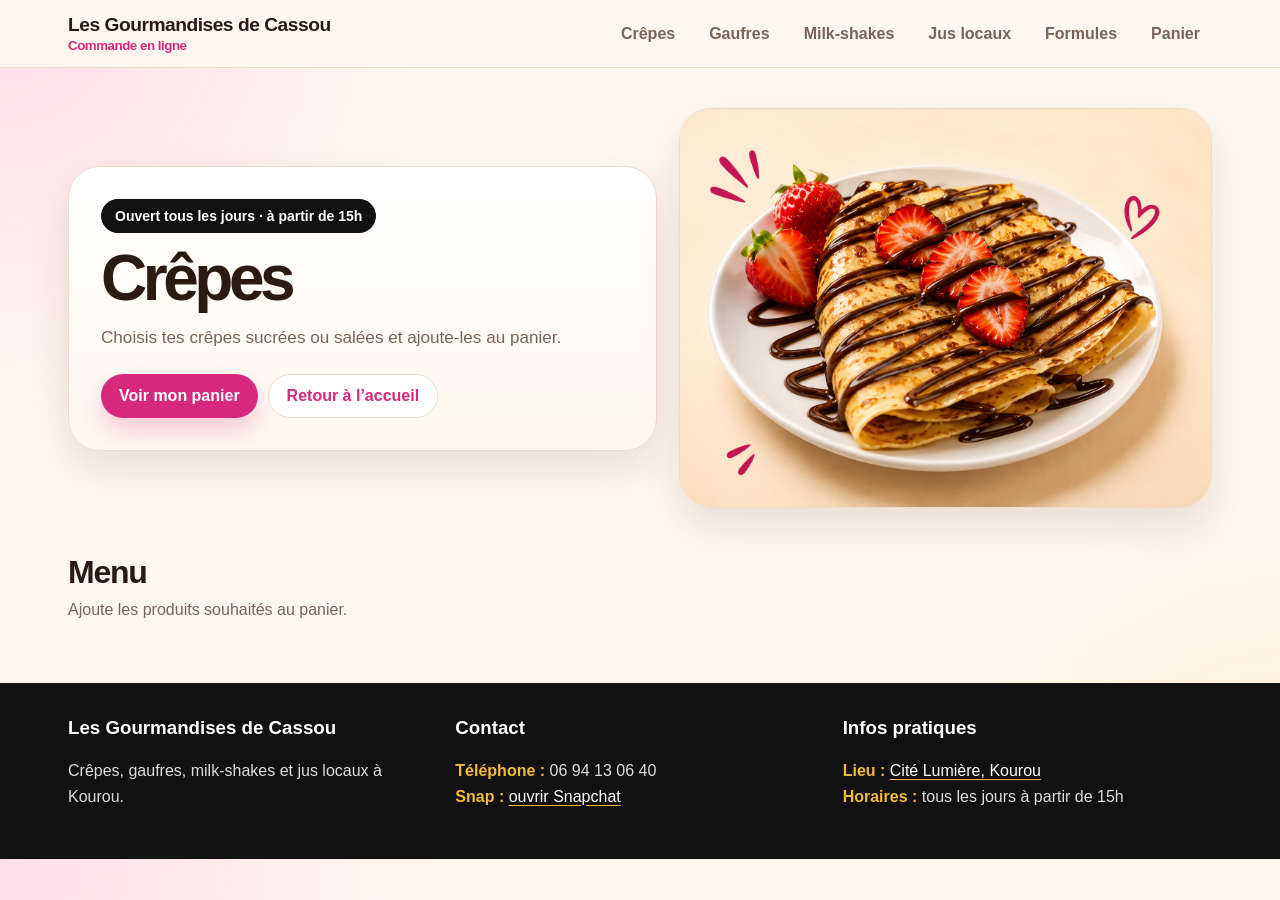
==== crepes.html @ 102d52b5 "Add files via upload" ====
<!DOCTYPE html>
<html lang="fr">
<head>
  <meta charset="UTF-8" />
  <meta name="viewport" content="width=device-width, initial-scale=1.0" />
  <title>Les Gourmandises de Cassou — Crêpes</title>
  <link rel="stylesheet" href="style.css">
</head>
<body>
<header>
  <div class="nav">
    <a class="brand" href="index.html">
      <span>Les Gourmandises de Cassou</span>
      <small>Commande en ligne</small>
    </a>
    <div class="nav-actions">
      <a href="crepes.html">Crêpes</a>
      <a href="gaufres.html">Gaufres</a>
      <a href="milkshakes.html">Milk-shakes</a>
      <a href="jus.html">Jus locaux</a>
      <a href="formules.html">Formules</a>
      <a href="paiement.html">Panier</a>
    </div>
  </div>
</header>
<main>
  <div class="container">
    <section class="hero">
      <div class="hero-copy">
        <span class="tag" data-opening>Ouvert tous les jours · à partir de 15h</span>
        <h1>Crêpes</h1>
        <p class="lead">Choisis tes crêpes sucrées ou salées et ajoute-les au panier.</p>
        <div class="hero-actions">
          <a class="btn btn-primary" href="paiement.html">Voir mon panier</a>
          <a class="btn btn-soft" href="index.html">Retour à l’accueil</a>
        </div>
      </div>
      <div class="hero-visual"><img src="crepes.png" alt="Crêpes"></div>
    </section>
    <section class="section">
      <div class="section-head">
        <div>
          <h2>Menu</h2>
          <p>Ajoute les produits souhaités au panier.</p>
        </div>
      </div>
      <div class="menu-grid" id="menuGrid" data-category="Crêpes"></div>
    </section>
  </div>
</main>
<footer>
  <div class="container footer-grid">
    <div>
      <h3>Les Gourmandises de Cassou</h3>
      <p>Crêpes, gaufres, milk-shakes et jus locaux à Kourou.</p>
    </div>
    <div>
      <h3>Contact</h3>
      <p><b>Téléphone :</b> 06 94 13 06 40<br><b>Snap :</b> <a data-snap-link href="#" target="_blank" rel="noopener">ouvrir Snapchat</a></p>
    </div>
    <div>
      <h3>Infos pratiques</h3>
      <p><b>Lieu :</b> <a data-map-link href="#" target="_blank" rel="noopener"><span data-location>Cité Lumière, Kourou</span></a><br><b>Horaires :</b> tous les jours à partir de 15h</p>
    </div>
  </div>
</footer>
<a class="btn btn-primary floating" id="floatingCart" href="paiement.html">Panier · 0€</a>
<script src="config.js"></script>
<script src="app.js"></script>
</body>
</html>
---- style.css ----
:root{
  --bg:#fff7ef;
  --card:#ffffff;
  --text:#2b1a12;
  --muted:#7a6458;
  --pink:#d6287d;
  --pink-dark:#ac1b62;
  --gold:#f1ba3b;
  --border:#f0dac8;
  --shadow:0 18px 42px rgba(74,39,16,.12);
}
*{box-sizing:border-box}
html{scroll-behavior:smooth}
body{
  margin:0;
  font-family:Arial, Helvetica, sans-serif;
  color:var(--text);
  background:
    radial-gradient(circle at top left, rgba(255,219,234,.9), transparent 28%),
    radial-gradient(circle at bottom right, rgba(255,236,210,.9), transparent 25%),
    var(--bg);
}
img{max-width:100%;display:block}
a{text-decoration:none;color:inherit}
button,select,input,textarea{font:inherit}
header{
  position:sticky;top:0;z-index:50;
  backdrop-filter:blur(12px);
  background:rgba(255,247,239,.92);
  border-bottom:1px solid var(--border);
}
.nav{
  max-width:1180px;margin:auto;padding:14px 18px;
  display:flex;align-items:center;justify-content:space-between;gap:16px;
}
.brand{display:flex;flex-direction:column;font-weight:900;letter-spacing:-.03em}
.brand span{font-size:1.2rem}
.brand small{color:var(--pink);font-weight:800;margin-top:2px}
.nav-actions{display:flex;gap:10px;flex-wrap:wrap}
.nav-actions a{padding:9px 12px;border-radius:999px;font-weight:800;color:var(--muted)}
.nav-actions a.active,.nav-actions a:hover{background:#fff;color:var(--pink)}
.btn{
  border:0;border-radius:999px;padding:12px 18px;
  font-weight:800;cursor:pointer;transition:.18s ease;
  display:inline-flex;align-items:center;justify-content:center;gap:8px;
}
.btn:hover{transform:translateY(-1px)}
.btn-primary{background:var(--pink);color:#fff;box-shadow:0 12px 24px rgba(214,40,125,.22)}
.btn-primary:hover{background:var(--pink-dark)}
.btn-soft{background:#fff;border:1px solid var(--border);color:var(--pink)}
.btn-dark{background:#111;color:#fff}
.container{max-width:1180px;margin:auto;padding:0 18px}
.hero{
  padding:40px 0 24px;
  display:grid;grid-template-columns:1.05fr .95fr;gap:22px;align-items:center;
}
.hero-copy,.hero-visual,.card{
  background:linear-gradient(180deg,#fff 0%, #fff7ef 100%);
  border:1px solid var(--border);border-radius:32px;
  box-shadow:var(--shadow);
  overflow:hidden;
}
.hero-copy{padding:32px}
.tag{
  display:inline-flex;background:#111;color:#fff;
  padding:9px 14px;border-radius:999px;font-size:14px;font-weight:900;
  margin-bottom:16px;
}
h1{margin:0;font-size:clamp(2.3rem,5vw,4.7rem);letter-spacing:-.07em;line-height:.93}
h2{font-size:2rem;letter-spacing:-.04em;margin:0 0 10px}
.lead{color:var(--muted);font-size:1.07rem;line-height:1.6;margin-top:16px}
.hero-info{margin-top:20px;display:grid;grid-template-columns:repeat(2,minmax(0,1fr));gap:12px}
.info-chip{background:#fff;border:1px solid var(--border);border-radius:20px;padding:15px;font-weight:700;color:var(--muted)}
.info-chip.map-link{color:var(--pink)}
.hero-actions{display:flex;gap:10px;flex-wrap:wrap;margin-top:22px}
.hero-visual img{width:100%;height:100%;object-fit:cover}
.section{padding:22px 0}
.section-head{display:flex;justify-content:space-between;align-items:end;gap:14px;margin-bottom:16px}
.section-head p{margin:6px 0 0;color:var(--muted)}
.specials,.quick-grid{display:grid;grid-template-columns:repeat(4,minmax(0,1fr));gap:16px}
.special-card{
  background:#fff;border:1px solid var(--border);border-radius:26px;
  overflow:hidden;box-shadow:var(--shadow);display:flex;flex-direction:column;
}
.special-card img{height:180px;width:100%;object-fit:cover}
.special-card .content{padding:16px;display:flex;flex-direction:column;gap:10px;flex:1}
.special-card h3{margin:0}
.special-card p{margin:0;color:var(--muted);line-height:1.5;flex:1}
.menu-grid{display:grid;grid-template-columns:repeat(3,minmax(0,1fr));gap:16px}
.item{
  background:var(--card);border:1px solid var(--border);border-radius:24px;
  padding:18px;box-shadow:0 8px 24px rgba(74,39,16,.07);
  display:flex;flex-direction:column;gap:12px;min-height:205px
}
.item h3{margin:0;font-size:1.1rem;line-height:1.25}
.row-top{display:flex;justify-content:space-between;gap:10px;align-items:start}
.price{color:var(--pink);font-size:1.35rem;font-weight:900;white-space:nowrap}
.item p{margin:0;color:var(--muted);line-height:1.5}
.badge{display:inline-flex;background:#fff1f7;color:var(--pink);border-radius:999px;padding:6px 10px;font-size:12px;font-weight:900;width:fit-content}
.controls{display:flex;justify-content:space-between;align-items:center;gap:10px;margin-top:auto}
.qty{display:flex;align-items:center;gap:8px}
.qty button{
  width:36px;height:36px;border:0;border-radius:50%;
  background:#fff0f6;color:var(--pink);font-weight:900;font-size:1.25rem;cursor:pointer
}
.qty span{min-width:22px;text-align:center;font-weight:900}
.option-group{display:grid;gap:10px}
.option-group label{font-weight:800;font-size:.95rem}
.option-group select,input,textarea,select.form-control{
  width:100%;background:#fffaf5;border:1px solid var(--border);
  border-radius:14px;padding:12px;outline:none
}
textarea{min-height:90px;resize:vertical}
.tiny{font-size:.9rem;color:var(--muted)}
.cart-layout{display:grid;grid-template-columns:1fr 390px;gap:18px;align-items:start}
.card{padding:22px}
.cart-line{display:grid;grid-template-columns:1fr auto;gap:12px;padding:14px 0;border-bottom:1px dashed var(--border)}
.cart-line:last-child{border-bottom:0}
.cart-line strong{display:block}
.cart-line small{display:block;color:var(--muted);margin-top:4px;line-height:1.45}
.line-actions{display:flex;align-items:center;gap:8px;margin-top:8px;flex-wrap:wrap}
.line-actions button{border:0;background:#fff1f7;color:var(--pink);padding:7px 10px;border-radius:999px;font-weight:900;cursor:pointer}
.empty,.note{color:var(--muted)}
.total{display:flex;justify-content:space-between;align-items:center;border-top:2px solid var(--border);margin-top:16px;padding-top:16px;font-size:1.45rem;font-weight:900}
label{display:block;font-weight:900;margin:14px 0 7px}
.pay-box{margin-top:12px;padding:14px;border-radius:18px;background:#fff8ed;border:1px dashed var(--border)}
.pay-buttons{display:flex;gap:10px;flex-wrap:wrap;margin-top:12px}
.note{font-size:.93rem;line-height:1.55}
footer{margin-top:26px;background:#111;color:#fff;padding:34px 0}
.footer-grid{display:grid;grid-template-columns:repeat(3,minmax(0,1fr));gap:18px}
footer h3{margin-top:0}
footer p{color:#ddd;line-height:1.6}
footer b{color:var(--gold)}
footer a{color:#fff;text-decoration:underline;text-decoration-color:var(--gold);text-underline-offset:3px}
.floating{position:fixed;right:18px;bottom:18px;z-index:60;display:none}
@media (max-width:1050px){
  .specials,.quick-grid{grid-template-columns:repeat(2,minmax(0,1fr))}
}
@media (max-width:950px){
  .hero,.cart-layout,.footer-grid{grid-template-columns:1fr}
  .menu-grid{grid-template-columns:repeat(2,minmax(0,1fr))}
  .floating{display:inline-flex}
}
@media (max-width:650px){
  .menu-grid,.specials,.quick-grid{grid-template-columns:1fr}
  .hero-copy{padding:24px}
  .hero-info{grid-template-columns:1fr}
  .nav{align-items:start;flex-direction:column}
  .section-head{flex-direction:column;align-items:start}
}
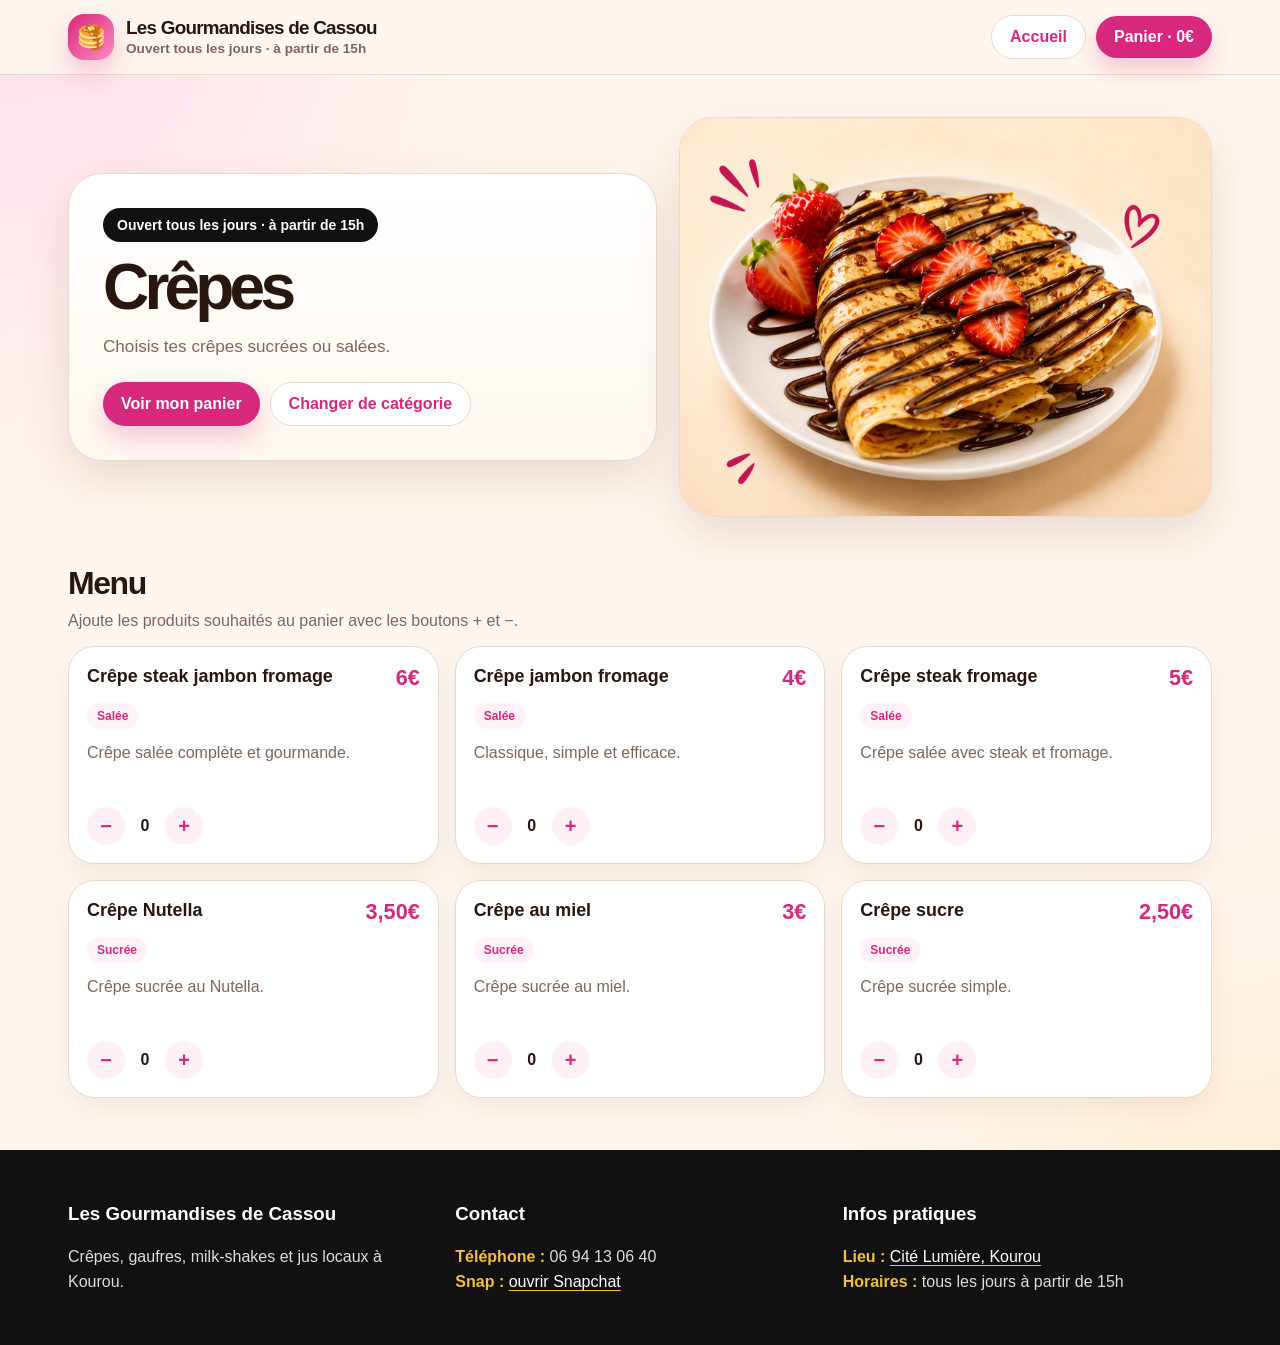
==== commit fc80f363: "Add files via upload" ====
--- a/crepes.html
+++ b/crepes.html
@@ -7,19 +7,18 @@
   <link rel="stylesheet" href="style.css">
 </head>
 <body>
-<header>
-  <div class="nav">
-    <a class="brand" href="index.html">
-      <span>Les Gourmandises de Cassou</span>
-      <small>Commande en ligne</small>
+<header class="header">
+  <div class="header-inner">
+    <a class="logo" href="index.html">
+      <div class="logo-mark">🥞</div>
+      <div class="logo-text">
+        <strong>Les Gourmandises de Cassou</strong>
+        <span data-opening>Ouvert tous les jours · à partir de 15h</span>
+      </div>
     </a>
-    <div class="nav-actions">
-      <a href="crepes.html">Crêpes</a>
-      <a href="gaufres.html">Gaufres</a>
-      <a href="milkshakes.html">Milk-shakes</a>
-      <a href="jus.html">Jus locaux</a>
-      <a href="formules.html">Formules</a>
-      <a href="paiement.html">Panier</a>
+    <div class="header-actions">
+      <a class="btn btn-soft" href="index.html">Accueil</a>
+      <a class="btn btn-primary" href="paiement.html" data-cart-total>Panier · 0€</a>
     </div>
   </div>
 </header>
@@ -29,22 +28,25 @@
       <div class="hero-copy">
         <span class="tag" data-opening>Ouvert tous les jours · à partir de 15h</span>
         <h1>Crêpes</h1>
-        <p class="lead">Choisis tes crêpes sucrées ou salées et ajoute-les au panier.</p>
+        <p class="lead">Choisis tes crêpes sucrées ou salées.</p>
         <div class="hero-actions">
           <a class="btn btn-primary" href="paiement.html">Voir mon panier</a>
-          <a class="btn btn-soft" href="index.html">Retour à l’accueil</a>
+          <a class="btn btn-soft" href="index.html#categories">Changer de catégorie</a>
         </div>
       </div>
-      <div class="hero-visual"><img src="crepes.png" alt="Crêpes"></div>
+      <div class="hero-visual">
+        <img src="crepes.png" alt="Crêpes">
+      </div>
     </section>
+
     <section class="section">
       <div class="section-head">
         <div>
           <h2>Menu</h2>
-          <p>Ajoute les produits souhaités au panier.</p>
+          <p>Ajoute les produits souhaités au panier avec les boutons + et −.</p>
         </div>
       </div>
-      <div class="menu-grid" id="menuGrid" data-category="Crêpes"></div>
+      <div class="menu-grid" id="menuGrid" data-category-id="crepes"></div>
     </section>
   </div>
 </main>
@@ -64,7 +66,7 @@
     </div>
   </div>
 </footer>
-<a class="btn btn-primary floating" id="floatingCart" href="paiement.html">Panier · 0€</a>
+<a class="btn btn-primary floating" href="paiement.html" data-cart-total>Panier · 0€</a>
 <script src="config.js"></script>
 <script src="app.js"></script>
 </body>
--- a/style.css
+++ b/style.css
@@ -1,13 +1,13 @@
 :root{
   --bg:#fff7ef;
   --card:#ffffff;
-  --text:#2b1a12;
-  --muted:#7a6458;
+  --text:#29160f;
+  --muted:#80665a;
   --pink:#d6287d;
-  --pink-dark:#ac1b62;
-  --gold:#f1ba3b;
-  --border:#f0dac8;
-  --shadow:0 18px 42px rgba(74,39,16,.12);
+  --pink-dark:#a8185c;
+  --gold:#f3bd3f;
+  --border:#efd7c5;
+  --shadow:0 18px 46px rgba(83,45,19,.13);
 }
 *{box-sizing:border-box}
 html{scroll-behavior:smooth}
@@ -16,135 +16,134 @@
   font-family:Arial, Helvetica, sans-serif;
   color:var(--text);
   background:
-    radial-gradient(circle at top left, rgba(255,219,234,.9), transparent 28%),
-    radial-gradient(circle at bottom right, rgba(255,236,210,.9), transparent 25%),
+    radial-gradient(circle at top left, rgba(255,221,235,.95), transparent 28%),
+    radial-gradient(circle at bottom right, rgba(255,234,204,.95), transparent 28%),
     var(--bg);
 }
+a{text-decoration:none;color:inherit}
 img{max-width:100%;display:block}
-a{text-decoration:none;color:inherit}
-button,select,input,textarea{font:inherit}
-header{
+button,input,select,textarea{font:inherit}
+.header{
   position:sticky;top:0;z-index:50;
-  backdrop-filter:blur(12px);
   background:rgba(255,247,239,.92);
+  backdrop-filter:blur(14px);
   border-bottom:1px solid var(--border);
 }
-.nav{
+.header-inner{
   max-width:1180px;margin:auto;padding:14px 18px;
-  display:flex;align-items:center;justify-content:space-between;gap:16px;
+  display:flex;justify-content:space-between;align-items:center;gap:14px;
 }
-.brand{display:flex;flex-direction:column;font-weight:900;letter-spacing:-.03em}
-.brand span{font-size:1.2rem}
-.brand small{color:var(--pink);font-weight:800;margin-top:2px}
-.nav-actions{display:flex;gap:10px;flex-wrap:wrap}
-.nav-actions a{padding:9px 12px;border-radius:999px;font-weight:800;color:var(--muted)}
-.nav-actions a.active,.nav-actions a:hover{background:#fff;color:var(--pink)}
+.logo{
+  display:flex;align-items:center;gap:12px;
+}
+.logo-mark{
+  width:46px;height:46px;border-radius:16px;
+  background:linear-gradient(135deg,var(--pink),#ff8abf);
+  color:#fff;display:flex;align-items:center;justify-content:center;
+  font-size:23px;box-shadow:0 12px 24px rgba(214,40,125,.24);
+}
+.logo-text{display:flex;flex-direction:column;line-height:1.05}
+.logo-text strong{font-size:1.18rem;letter-spacing:-.04em}
+.logo-text span{color:var(--muted);font-weight:800;font-size:.85rem;margin-top:4px}
+.header-actions{display:flex;gap:10px;align-items:center}
+.container{max-width:1180px;margin:auto;padding:0 18px}
 .btn{
-  border:0;border-radius:999px;padding:12px 18px;
-  font-weight:800;cursor:pointer;transition:.18s ease;
-  display:inline-flex;align-items:center;justify-content:center;gap:8px;
+  border:0;border-radius:999px;padding:12px 18px;font-weight:900;cursor:pointer;
+  display:inline-flex;align-items:center;justify-content:center;gap:8px;transition:.18s ease;
 }
 .btn:hover{transform:translateY(-1px)}
-.btn-primary{background:var(--pink);color:#fff;box-shadow:0 12px 24px rgba(214,40,125,.22)}
+.btn-primary{background:var(--pink);color:#fff;box-shadow:0 12px 24px rgba(214,40,125,.24)}
 .btn-primary:hover{background:var(--pink-dark)}
 .btn-soft{background:#fff;border:1px solid var(--border);color:var(--pink)}
 .btn-dark{background:#111;color:#fff}
-.container{max-width:1180px;margin:auto;padding:0 18px}
-.hero{
-  padding:40px 0 24px;
-  display:grid;grid-template-columns:1.05fr .95fr;gap:22px;align-items:center;
-}
-.hero-copy,.hero-visual,.card{
-  background:linear-gradient(180deg,#fff 0%, #fff7ef 100%);
-  border:1px solid var(--border);border-radius:32px;
+.hero{padding:42px 0 24px;display:grid;grid-template-columns:1.05fr .95fr;gap:22px;align-items:center}
+.panel,.card,.hero-copy,.hero-visual{
+  background:linear-gradient(180deg,#fff 0%,#fff8f0 100%);
+  border:1px solid var(--border);
+  border-radius:34px;
   box-shadow:var(--shadow);
   overflow:hidden;
 }
-.hero-copy{padding:32px}
+.hero-copy{padding:34px}
+.hero-visual img{width:100%;height:100%;object-fit:cover}
 .tag{
-  display:inline-flex;background:#111;color:#fff;
-  padding:9px 14px;border-radius:999px;font-size:14px;font-weight:900;
-  margin-bottom:16px;
+  display:inline-flex;background:#111;color:#fff;border-radius:999px;
+  padding:9px 14px;font-weight:900;font-size:14px;margin-bottom:16px
 }
-h1{margin:0;font-size:clamp(2.3rem,5vw,4.7rem);letter-spacing:-.07em;line-height:.93}
-h2{font-size:2rem;letter-spacing:-.04em;margin:0 0 10px}
-.lead{color:var(--muted);font-size:1.07rem;line-height:1.6;margin-top:16px}
-.hero-info{margin-top:20px;display:grid;grid-template-columns:repeat(2,minmax(0,1fr));gap:12px}
-.info-chip{background:#fff;border:1px solid var(--border);border-radius:20px;padding:15px;font-weight:700;color:var(--muted)}
+h1{margin:0;font-size:clamp(2.25rem,5vw,4.75rem);letter-spacing:-.075em;line-height:.92}
+h2{font-size:2rem;letter-spacing:-.045em;margin:0 0 10px}
+.lead{color:var(--muted);font-size:1.07rem;line-height:1.6;margin:16px 0 0}
+.hero-info{display:grid;grid-template-columns:repeat(2,minmax(0,1fr));gap:12px;margin-top:20px}
+.info-chip{background:#fff;border:1px solid var(--border);border-radius:20px;padding:15px;color:var(--muted);font-weight:800}
 .info-chip.map-link{color:var(--pink)}
 .hero-actions{display:flex;gap:10px;flex-wrap:wrap;margin-top:22px}
-.hero-visual img{width:100%;height:100%;object-fit:cover}
-.section{padding:22px 0}
+.section{padding:24px 0}
 .section-head{display:flex;justify-content:space-between;align-items:end;gap:14px;margin-bottom:16px}
 .section-head p{margin:6px 0 0;color:var(--muted)}
-.specials,.quick-grid{display:grid;grid-template-columns:repeat(4,minmax(0,1fr));gap:16px}
-.special-card{
-  background:#fff;border:1px solid var(--border);border-radius:26px;
-  overflow:hidden;box-shadow:var(--shadow);display:flex;flex-direction:column;
+.category-grid{display:grid;grid-template-columns:repeat(4,minmax(0,1fr));gap:16px}
+.category-card{
+  background:#fff;border:1px solid var(--border);border-radius:28px;overflow:hidden;
+  box-shadow:var(--shadow);display:flex;flex-direction:column;
 }
-.special-card img{height:180px;width:100%;object-fit:cover}
-.special-card .content{padding:16px;display:flex;flex-direction:column;gap:10px;flex:1}
-.special-card h3{margin:0}
-.special-card p{margin:0;color:var(--muted);line-height:1.5;flex:1}
+.category-card img{height:185px;width:100%;object-fit:cover}
+.category-card .content{padding:17px;display:flex;flex-direction:column;gap:10px;flex:1}
+.category-card h3{margin:0;font-size:1.25rem}
+.category-card p{margin:0;color:var(--muted);line-height:1.5;flex:1}
 .menu-grid{display:grid;grid-template-columns:repeat(3,minmax(0,1fr));gap:16px}
 .item{
-  background:var(--card);border:1px solid var(--border);border-radius:24px;
-  padding:18px;box-shadow:0 8px 24px rgba(74,39,16,.07);
-  display:flex;flex-direction:column;gap:12px;min-height:205px
+  background:#fff;border:1px solid var(--border);border-radius:26px;padding:18px;
+  box-shadow:0 10px 24px rgba(83,45,19,.07);display:flex;flex-direction:column;gap:12px;min-height:218px
 }
-.item h3{margin:0;font-size:1.1rem;line-height:1.25}
-.row-top{display:flex;justify-content:space-between;gap:10px;align-items:start}
+.row-top{display:flex;justify-content:space-between;gap:12px;align-items:flex-start}
+.item h3{margin:0;font-size:1.12rem;line-height:1.25}
 .price{color:var(--pink);font-size:1.35rem;font-weight:900;white-space:nowrap}
+.badge{display:inline-flex;background:#fff1f7;color:var(--pink);padding:6px 10px;border-radius:999px;font-weight:900;font-size:12px;width:fit-content}
 .item p{margin:0;color:var(--muted);line-height:1.5}
-.badge{display:inline-flex;background:#fff1f7;color:var(--pink);border-radius:999px;padding:6px 10px;font-size:12px;font-weight:900;width:fit-content}
 .controls{display:flex;justify-content:space-between;align-items:center;gap:10px;margin-top:auto}
 .qty{display:flex;align-items:center;gap:8px}
 .qty button{
-  width:36px;height:36px;border:0;border-radius:50%;
-  background:#fff0f6;color:var(--pink);font-weight:900;font-size:1.25rem;cursor:pointer
+  width:38px;height:38px;border:0;border-radius:50%;background:#fff0f6;color:var(--pink);
+  font-weight:900;font-size:1.25rem;cursor:pointer
 }
-.qty span{min-width:22px;text-align:center;font-weight:900}
+.qty span{min-width:24px;text-align:center;font-weight:900}
 .option-group{display:grid;gap:10px}
-.option-group label{font-weight:800;font-size:.95rem}
-.option-group select,input,textarea,select.form-control{
-  width:100%;background:#fffaf5;border:1px solid var(--border);
-  border-radius:14px;padding:12px;outline:none
+.option-group label,label{display:block;font-weight:900;margin:10px 0 6px}
+select,input,textarea{
+  width:100%;background:#fffaf5;border:1px solid var(--border);border-radius:15px;
+  padding:13px 14px;outline:none
 }
-textarea{min-height:90px;resize:vertical}
+textarea{min-height:92px;resize:vertical}
 .tiny{font-size:.9rem;color:var(--muted)}
 .cart-layout{display:grid;grid-template-columns:1fr 390px;gap:18px;align-items:start}
 .card{padding:22px}
 .cart-line{display:grid;grid-template-columns:1fr auto;gap:12px;padding:14px 0;border-bottom:1px dashed var(--border)}
 .cart-line:last-child{border-bottom:0}
-.cart-line strong{display:block}
-.cart-line small{display:block;color:var(--muted);margin-top:4px;line-height:1.45}
-.line-actions{display:flex;align-items:center;gap:8px;margin-top:8px;flex-wrap:wrap}
+.cart-line small{display:block;color:var(--muted);margin-top:4px;line-height:1.4}
+.line-actions{display:flex;gap:8px;flex-wrap:wrap;margin-top:8px}
 .line-actions button{border:0;background:#fff1f7;color:var(--pink);padding:7px 10px;border-radius:999px;font-weight:900;cursor:pointer}
 .empty,.note{color:var(--muted)}
-.total{display:flex;justify-content:space-between;align-items:center;border-top:2px solid var(--border);margin-top:16px;padding-top:16px;font-size:1.45rem;font-weight:900}
-label{display:block;font-weight:900;margin:14px 0 7px}
+.total{display:flex;justify-content:space-between;border-top:2px solid var(--border);margin-top:16px;padding-top:16px;font-size:1.45rem;font-weight:900}
 .pay-box{margin-top:12px;padding:14px;border-radius:18px;background:#fff8ed;border:1px dashed var(--border)}
 .pay-buttons{display:flex;gap:10px;flex-wrap:wrap;margin-top:12px}
 .note{font-size:.93rem;line-height:1.55}
-footer{margin-top:26px;background:#111;color:#fff;padding:34px 0}
+footer{margin-top:28px;background:#111;color:#fff;padding:34px 0}
 .footer-grid{display:grid;grid-template-columns:repeat(3,minmax(0,1fr));gap:18px}
-footer h3{margin-top:0}
 footer p{color:#ddd;line-height:1.6}
 footer b{color:var(--gold)}
 footer a{color:#fff;text-decoration:underline;text-decoration-color:var(--gold);text-underline-offset:3px}
-.floating{position:fixed;right:18px;bottom:18px;z-index:60;display:none}
-@media (max-width:1050px){
-  .specials,.quick-grid{grid-template-columns:repeat(2,minmax(0,1fr))}
-}
-@media (max-width:950px){
+.floating{position:fixed;right:18px;bottom:18px;z-index:70;display:none}
+@media(max-width:1050px){.category-grid{grid-template-columns:repeat(2,minmax(0,1fr))}}
+@media(max-width:950px){
   .hero,.cart-layout,.footer-grid{grid-template-columns:1fr}
   .menu-grid{grid-template-columns:repeat(2,minmax(0,1fr))}
   .floating{display:inline-flex}
 }
-@media (max-width:650px){
-  .menu-grid,.specials,.quick-grid{grid-template-columns:1fr}
+@media(max-width:650px){
+  .menu-grid,.category-grid{grid-template-columns:1fr}
   .hero-copy{padding:24px}
   .hero-info{grid-template-columns:1fr}
-  .nav{align-items:start;flex-direction:column}
-  .section-head{flex-direction:column;align-items:start}
-}
+  .header-inner{align-items:flex-start}
+  .logo-text strong{font-size:1rem}
+  .header-actions .btn-soft{display:none}
+  .section-head{flex-direction:column;align-items:flex-start}
+}
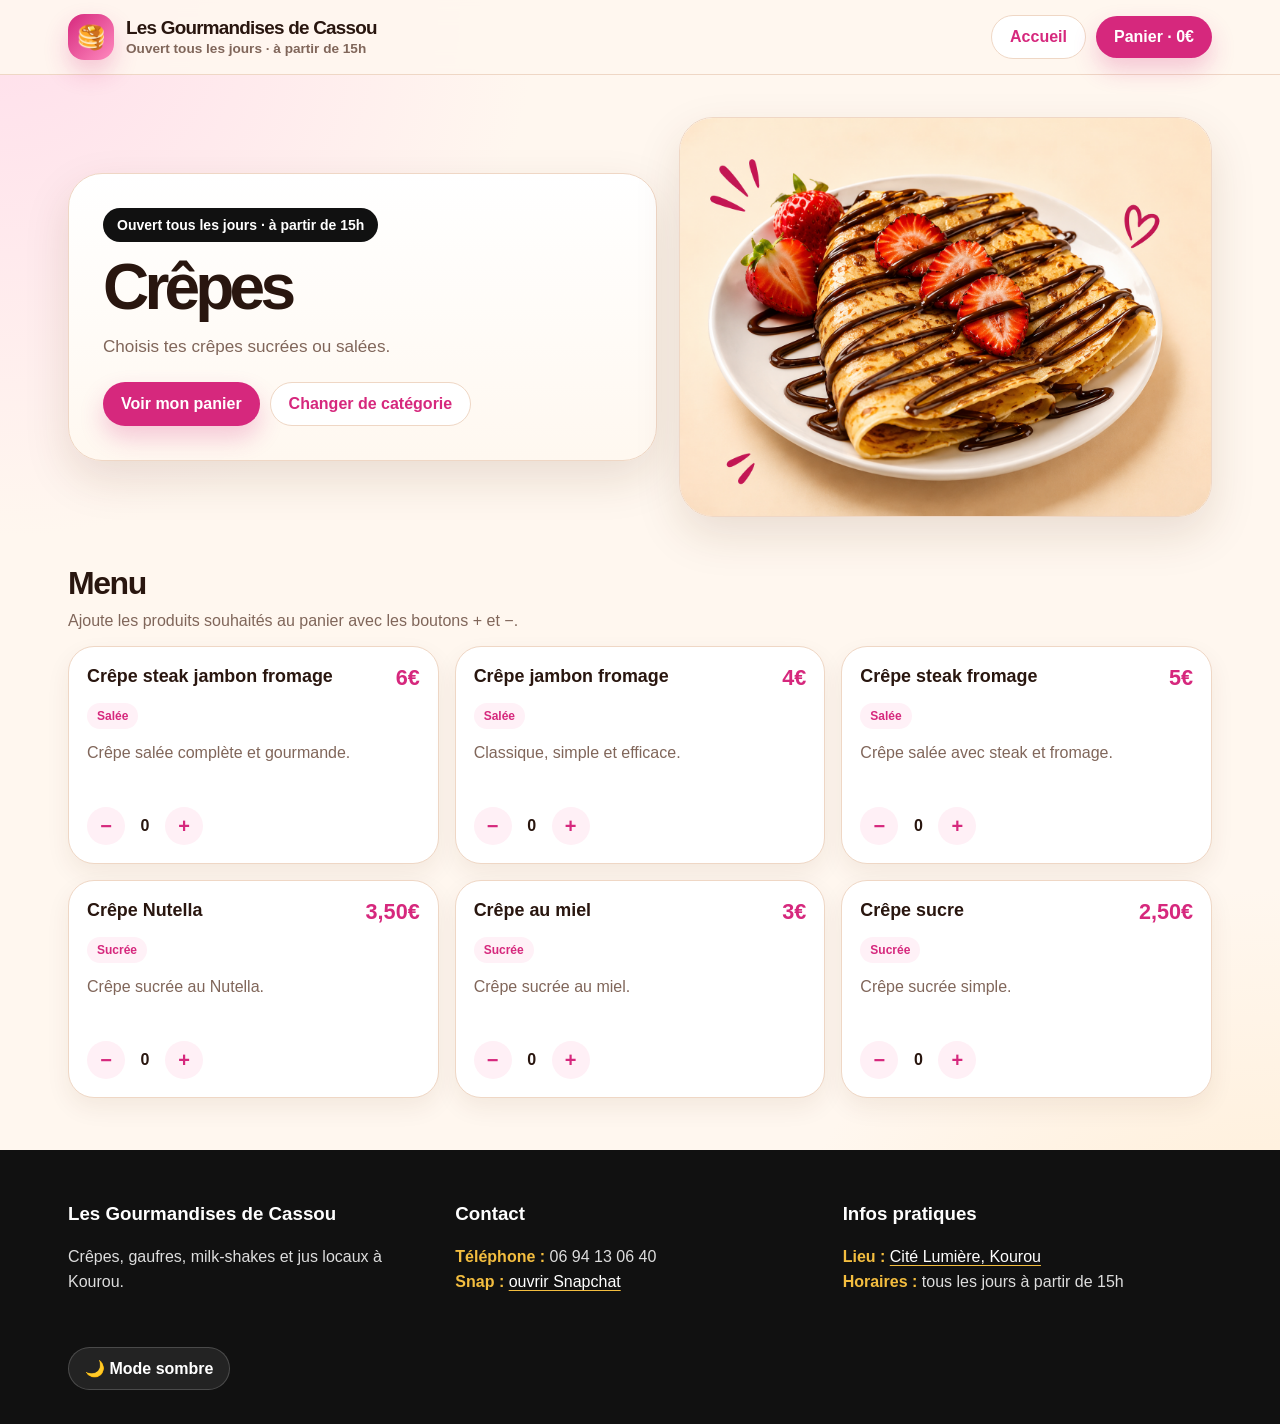
==== commit d87524f2: "Add files via upload" ====
--- a/crepes.html
+++ b/crepes.html
@@ -64,6 +64,9 @@
       <h3>Infos pratiques</h3>
       <p><b>Lieu :</b> <a data-map-link href="#" target="_blank" rel="noopener"><span data-location>Cité Lumière, Kourou</span></a><br><b>Horaires :</b> tous les jours à partir de 15h</p>
     </div>
+    <div class="theme-toggle-wrap">
+      <button class="theme-toggle" id="themeToggle" type="button">🌙 Mode sombre</button>
+    </div>
   </div>
 </footer>
 <a class="btn btn-primary floating" href="paiement.html" data-cart-total>Panier · 0€</a>
--- a/style.css
+++ b/style.css
@@ -146,4 +146,61 @@
   .logo-text strong{font-size:1rem}
   .header-actions .btn-soft{display:none}
   .section-head{flex-direction:column;align-items:flex-start}
-}+}
+
+body.dark-mode{
+  --bg:#140d10;
+  --card:#20171b;
+  --text:#fff7ef;
+  --muted:#d5bfb4;
+  --pink:#ff5aa8;
+  --pink-dark:#df3486;
+  --gold:#f3bd3f;
+  --border:#3a2830;
+  --shadow:0 18px 46px rgba(0,0,0,.35);
+  background:
+    radial-gradient(circle at top left, rgba(255,90,168,.18), transparent 30%),
+    radial-gradient(circle at bottom right, rgba(243,189,63,.14), transparent 30%),
+    var(--bg);
+}
+body.dark-mode .header{
+  background:rgba(20,13,16,.88);
+}
+body.dark-mode .hero-copy,
+body.dark-mode .hero-visual,
+body.dark-mode .panel,
+body.dark-mode .card{
+  background:linear-gradient(180deg,#21171c 0%,#1a1115 100%);
+}
+body.dark-mode .category-card,
+body.dark-mode .item,
+body.dark-mode .info-chip{
+  background:#20171b;
+}
+body.dark-mode select,
+body.dark-mode input,
+body.dark-mode textarea{
+  background:#170f13;
+  color:var(--text);
+}
+body.dark-mode .btn-soft{
+  background:#20171b;
+}
+body.dark-mode footer{
+  background:#090608;
+}
+.theme-toggle-wrap{
+  margin-top:18px;
+}
+.theme-toggle{
+  border:1px solid rgba(255,255,255,.18);
+  background:rgba(255,255,255,.08);
+  color:#fff;
+  border-radius:999px;
+  padding:11px 16px;
+  font-weight:900;
+  cursor:pointer;
+}
+.theme-toggle:hover{
+  background:rgba(255,255,255,.14);
+}
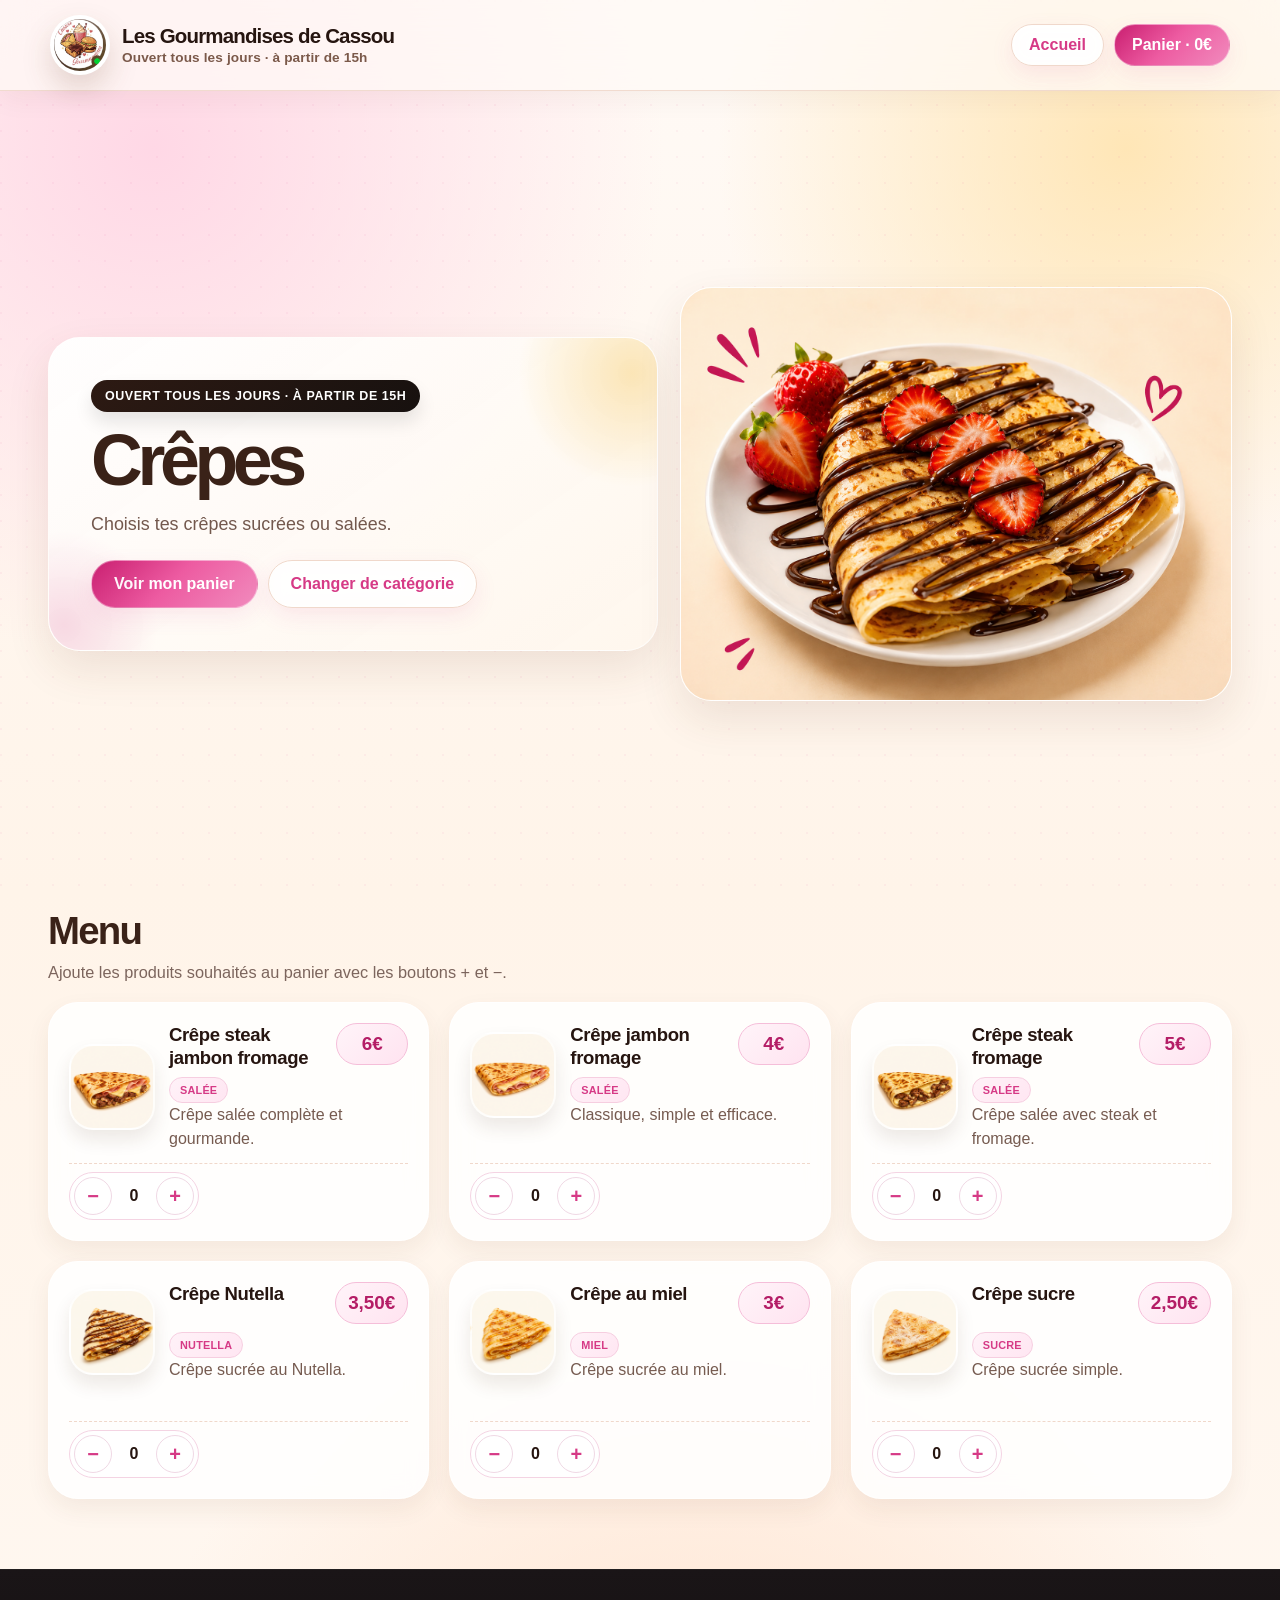
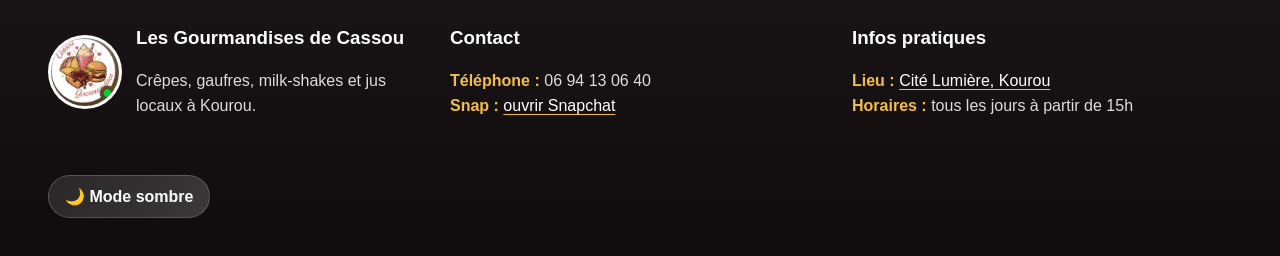
==== commit 89f785dc: "Add files via upload" ====
--- a/crepes.html
+++ b/crepes.html
@@ -5,12 +5,13 @@
   <meta name="viewport" content="width=device-width, initial-scale=1.0" />
   <title>Les Gourmandises de Cassou — Crêpes</title>
   <link rel="stylesheet" href="style.css">
+  <link rel="icon" type="image/jpeg" href="logo-cassou.jpg">
 </head>
 <body>
 <header class="header">
   <div class="header-inner">
     <a class="logo" href="index.html">
-      <div class="logo-mark">🥞</div>
+      <img class="logo-image" src="logo-cassou.jpg" alt="Logo Les Gourmandises de Cassou">
       <div class="logo-text">
         <strong>Les Gourmandises de Cassou</strong>
         <span data-opening>Ouvert tous les jours · à partir de 15h</span>
@@ -53,8 +54,13 @@
 <footer>
   <div class="container footer-grid">
     <div>
-      <h3>Les Gourmandises de Cassou</h3>
-      <p>Crêpes, gaufres, milk-shakes et jus locaux à Kourou.</p>
+      <div class="footer-brand">
+        <img class="footer-logo" src="logo-cassou.jpg" alt="Logo Les Gourmandises de Cassou">
+        <div>
+          <h3>Les Gourmandises de Cassou</h3>
+          <p>Crêpes, gaufres, milk-shakes et jus locaux à Kourou.</p>
+        </div>
+      </div>
     </div>
     <div>
       <h3>Contact</h3>
--- a/style.css
+++ b/style.css
@@ -204,3 +204,854 @@
 .theme-toggle:hover{
   background:rgba(255,255,255,.14);
 }
+
+
+.item-head{display:flex;gap:14px;align-items:flex-start}
+.item-thumb{
+  width:72px;height:72px;flex:0 0 72px;object-fit:cover;
+  border-radius:18px;border:1px solid var(--border);background:#fff;
+  box-shadow:0 8px 16px rgba(83,45,19,.08)
+}
+.item-main{flex:1;min-width:0}
+.item-main .row-top{margin-bottom:8px}
+body.dark-mode .item-thumb{background:#20171b}
+@media(max-width:650px){
+  .item-thumb{width:64px;height:64px;flex-basis:64px}
+}
+
+
+.logo-image{
+  width:56px;
+  height:56px;
+  border-radius:50%;
+  object-fit:cover;
+  border:3px solid rgba(255,255,255,.65);
+  box-shadow:0 12px 24px rgba(83,45,19,.18);
+  background:#fff;
+}
+.footer-brand{
+  display:flex;
+  align-items:center;
+  gap:14px;
+}
+.footer-brand .footer-logo{
+  width:64px;
+  height:64px;
+  border-radius:50%;
+  object-fit:cover;
+  background:#fff;
+  padding:3px;
+}
+.home-logo-card{
+  display:flex;
+  align-items:center;
+  gap:14px;
+  margin-top:18px;
+  padding:12px 14px;
+  background:#fff;
+  border:1px solid var(--border);
+  border-radius:20px;
+  width:fit-content;
+  box-shadow:0 10px 20px rgba(83,45,19,.08);
+}
+.home-logo-card img{
+  width:60px;
+  height:60px;
+  border-radius:50%;
+  object-fit:cover;
+}
+.home-logo-card strong{
+  display:block;
+  font-size:1rem;
+}
+.home-logo-card span{
+  color:var(--muted);
+  font-size:.92rem;
+  font-weight:700;
+}
+body.dark-mode .home-logo-card,
+body.dark-mode .logo-image,
+body.dark-mode .footer-brand .footer-logo{
+  border-color:var(--border);
+}
+@media(max-width:650px){
+  .logo-image{width:48px;height:48px}
+  .home-logo-card img{width:52px;height:52px}
+}
+
+.item-thumb{
+  background-repeat:no-repeat;
+  background-position:center;
+  background-size:cover;
+}
+.item-thumb.is-sprite{
+  display:block;
+}
+
+
+/* ===== V13 — amélioration visuelle générale ===== */
+:root{
+  --bg:#fff8f2;
+  --card:#ffffff;
+  --text:#261510;
+  --muted:#7c655d;
+  --pink:#d63a86;
+  --pink-dark:#b82469;
+  --gold:#f4be42;
+  --gold-soft:#fff0c6;
+  --border:#f0d8cb;
+  --shadow:0 18px 44px rgba(101,54,29,.11);
+  --shadow-soft:0 10px 24px rgba(101,54,29,.07);
+}
+
+body{
+  background:
+    radial-gradient(circle at top left, rgba(255,217,229,.95), transparent 24%),
+    radial-gradient(circle at 88% 14%, rgba(255,239,209,.88), transparent 20%),
+    radial-gradient(circle at bottom right, rgba(255,232,210,.95), transparent 26%),
+    linear-gradient(180deg, #fffaf6 0%, #fff7ef 100%);
+}
+
+.header{
+  border-bottom:1px solid rgba(240,216,203,.92);
+  box-shadow:0 8px 26px rgba(80,46,24,.05);
+}
+
+.header-inner{
+  padding:15px 20px;
+}
+
+.logo-text strong{
+  font-size:1.22rem;
+}
+
+.logo-text span{
+  letter-spacing:.01em;
+}
+
+.btn{
+  box-shadow:0 8px 22px rgba(214,58,134,.10);
+}
+
+.btn-primary{
+  background:linear-gradient(135deg, var(--pink) 0%, #f25da0 100%);
+}
+
+.btn-soft{
+  background:rgba(255,255,255,.88);
+  border:1px solid var(--border);
+}
+
+.btn-dark{
+  background:linear-gradient(135deg, #151515 0%, #353535 100%);
+}
+
+.hero{
+  padding:44px 0 28px;
+}
+
+.hero-copy,
+.hero-visual,
+.panel,
+.card{
+  border-radius:32px;
+  box-shadow:var(--shadow);
+}
+
+.hero-copy{
+  position:relative;
+  overflow:hidden;
+}
+
+.hero-copy::before{
+  content:"";
+  position:absolute;
+  right:-40px;
+  top:-40px;
+  width:170px;
+  height:170px;
+  border-radius:50%;
+  background:radial-gradient(circle, rgba(255,207,111,.28) 0%, rgba(255,207,111,0) 70%);
+  pointer-events:none;
+}
+
+.hero-copy::after{
+  content:"";
+  position:absolute;
+  left:-25px;
+  bottom:-25px;
+  width:130px;
+  height:130px;
+  border-radius:50%;
+  background:radial-gradient(circle, rgba(214,58,134,.13) 0%, rgba(214,58,134,0) 70%);
+  pointer-events:none;
+}
+
+.tag{
+  background:linear-gradient(135deg,#1a1a1a 0%,#383838 100%);
+  box-shadow:0 10px 18px rgba(0,0,0,.10);
+}
+
+h1{
+  max-width:11ch;
+}
+
+.lead{
+  max-width:62ch;
+  font-size:1.08rem;
+}
+
+.info-chip{
+  position:relative;
+  overflow:hidden;
+  border-radius:18px;
+  box-shadow:var(--shadow-soft);
+}
+
+.info-chip::after{
+  content:"";
+  position:absolute;
+  inset:0;
+  background:linear-gradient(135deg, rgba(255,255,255,.2), transparent 48%);
+  pointer-events:none;
+}
+
+.section{
+  padding:28px 0;
+}
+
+.section-head h2{
+  font-size:2.15rem;
+}
+
+.category-card,
+.item{
+  transition:transform .18s ease, box-shadow .18s ease, border-color .18s ease;
+}
+
+.category-card:hover,
+.item:hover{
+  transform:translateY(-4px);
+  box-shadow:0 18px 34px rgba(101,54,29,.13);
+  border-color:#e7c2af;
+}
+
+.category-card img{
+  height:200px;
+}
+
+.category-card .content{
+  padding:18px 18px 20px;
+}
+
+.category-card h3{
+  font-size:1.3rem;
+}
+
+.category-card .btn{
+  width:100%;
+}
+
+.item{
+  min-height:238px;
+  border-radius:24px;
+  box-shadow:var(--shadow-soft);
+  background:linear-gradient(180deg, #fff 0%, #fff9f4 100%);
+}
+
+.item-head{
+  align-items:center;
+}
+
+.item-thumb{
+  width:78px;
+  height:78px;
+  flex:0 0 78px;
+  border-radius:20px;
+  box-shadow:0 10px 18px rgba(80,46,24,.10);
+}
+
+.item h3{
+  font-size:1.08rem;
+}
+
+.price{
+  display:inline-flex;
+  align-items:center;
+  justify-content:center;
+  min-width:72px;
+  padding:9px 12px;
+  border-radius:999px;
+  background:#fff2f8;
+  border:1px solid #f7cae0;
+  font-size:1.18rem;
+}
+
+.badge{
+  background:linear-gradient(135deg,#fff2f8 0%,#ffe6f2 100%);
+  border:1px solid #f6cee0;
+  letter-spacing:.02em;
+}
+
+.controls{
+  padding-top:8px;
+  border-top:1px dashed var(--border);
+}
+
+.qty{
+  background:#fff4f9;
+  border:1px solid #f4d4e3;
+  border-radius:999px;
+  padding:4px;
+}
+
+.qty button{
+  background:#fff;
+  border:1px solid #f0d9e5;
+  box-shadow:none;
+}
+
+.qty span{
+  min-width:28px;
+}
+
+.option-group select,
+input,
+textarea{
+  background:#fff;
+  box-shadow:inset 0 1px 2px rgba(0,0,0,.02);
+}
+
+.cart-line{
+  padding:16px 0;
+}
+
+.total{
+  color:var(--pink-dark);
+}
+
+.pay-box{
+  background:linear-gradient(180deg,#fffaf1 0%,#fff4df 100%);
+  border:1px solid #f0dfb8;
+}
+
+.note,
+.empty,
+.tiny{
+  line-height:1.6;
+}
+
+.home-logo-card{
+  box-shadow:var(--shadow-soft);
+}
+
+footer{
+  background:linear-gradient(180deg, #1a1517 0%, #0f0c0d 100%);
+  margin-top:42px;
+  padding:38px 0;
+}
+
+.footer-grid{
+  gap:22px;
+}
+
+.theme-toggle{
+  background:linear-gradient(135deg, rgba(255,255,255,.10) 0%, rgba(255,255,255,.18) 100%);
+}
+
+.floating{
+  box-shadow:0 18px 28px rgba(214,58,134,.25);
+}
+
+body.dark-mode{
+  --bg:#120c0e;
+  --card:#21161a;
+  --text:#fff7f0;
+  --muted:#d6beb5;
+  --pink:#ff61ad;
+  --pink-dark:#de3f8b;
+  --gold:#f4be42;
+  --border:#39262d;
+  --shadow:0 18px 42px rgba(0,0,0,.35);
+  --shadow-soft:0 10px 26px rgba(0,0,0,.24);
+  background:
+    radial-gradient(circle at top left, rgba(255,97,173,.18), transparent 26%),
+    radial-gradient(circle at 88% 14%, rgba(244,190,66,.10), transparent 22%),
+    radial-gradient(circle at bottom right, rgba(255,186,120,.09), transparent 24%),
+    linear-gradient(180deg, #130d0f 0%, #1a1115 100%);
+}
+
+body.dark-mode .header{
+  background:rgba(19,13,15,.92);
+  border-bottom:1px solid rgba(57,38,45,.95);
+}
+
+body.dark-mode .hero-copy,
+body.dark-mode .hero-visual,
+body.dark-mode .panel,
+body.dark-mode .card,
+body.dark-mode .item,
+body.dark-mode .category-card,
+body.dark-mode .info-chip,
+body.dark-mode .home-logo-card{
+  background:linear-gradient(180deg,#24181d 0%,#1a1115 100%);
+}
+
+body.dark-mode .btn-soft,
+body.dark-mode .qty,
+body.dark-mode .price,
+body.dark-mode .badge{
+  background:#2a1b21;
+  border-color:#4a323c;
+}
+
+body.dark-mode .price{
+  color:#ff82be;
+}
+
+body.dark-mode .pay-box{
+  background:linear-gradient(180deg,#2b2116 0%,#21180f 100%);
+  border-color:#52412a;
+}
+
+body.dark-mode input,
+body.dark-mode textarea,
+body.dark-mode select{
+  background:#170f13;
+  color:var(--text);
+  border-color:var(--border);
+}
+
+body.dark-mode .item-thumb,
+body.dark-mode .logo-image,
+body.dark-mode .footer-logo,
+body.dark-mode .home-logo-card img{
+  box-shadow:0 10px 20px rgba(0,0,0,.25);
+}
+
+@media(max-width:950px){
+  .hero{padding-top:30px}
+  .hero-copy,.hero-visual,.card{border-radius:28px}
+}
+
+@media(max-width:650px){
+  h1{max-width:none}
+  .item-thumb{width:70px;height:70px;flex-basis:70px}
+  .price{min-width:64px;padding:8px 10px;font-size:1.08rem}
+  .category-card .btn{width:100%}
+}
+
+
+/* ===== V14 — direction artistique plus premium / marque ===== */
+
+:root{
+  --cream:#fffaf4;
+  --cream-2:#fff1df;
+  --rose-soft:#ffe7f1;
+  --brown:#3a2218;
+  --brown-soft:#7b594a;
+  --premium-line:rgba(255,255,255,.62);
+}
+
+body{
+  background:
+    radial-gradient(circle at 12% 8%, rgba(255,214,229,.95), transparent 25%),
+    radial-gradient(circle at 88% 8%, rgba(255,226,169,.82), transparent 20%),
+    radial-gradient(circle at 55% 100%, rgba(255,217,191,.72), transparent 30%),
+    linear-gradient(180deg, #fffaf6 0%, #fff4e9 48%, #fff8f2 100%);
+}
+
+/* léger motif premium */
+body::before{
+  content:"";
+  position:fixed;
+  inset:0;
+  pointer-events:none;
+  z-index:-1;
+  opacity:.28;
+  background-image:
+    radial-gradient(circle at 1px 1px, rgba(214,58,134,.18) 1px, transparent 0);
+  background-size:26px 26px;
+}
+
+.header{
+  background:rgba(255,250,246,.76);
+  backdrop-filter:blur(18px);
+}
+
+.header-inner{
+  max-width:1220px;
+}
+
+.logo-image{
+  width:60px;
+  height:60px;
+  border:4px solid rgba(255,255,255,.85);
+  box-shadow:0 14px 30px rgba(101,54,29,.18);
+}
+
+.logo-text strong{
+  font-size:1.28rem;
+}
+
+.logo-text span{
+  color:var(--brown-soft);
+}
+
+.header-actions .btn{
+  padding:11px 17px;
+}
+
+.container{
+  max-width:1220px;
+}
+
+.hero{
+  min-height:calc(100vh - 110px);
+  align-items:center;
+}
+
+.hero-copy{
+  padding:42px;
+  border:1px solid rgba(255,255,255,.68);
+  background:
+    linear-gradient(145deg, rgba(255,255,255,.94) 0%, rgba(255,246,237,.92) 100%);
+}
+
+.hero-copy::before{
+  width:230px;
+  height:230px;
+  right:-90px;
+  top:-80px;
+  background:radial-gradient(circle, rgba(244,190,66,.35) 0%, rgba(244,190,66,0) 70%);
+}
+
+.hero-copy::after{
+  width:190px;
+  height:190px;
+  left:-80px;
+  bottom:-70px;
+  background:radial-gradient(circle, rgba(214,58,134,.18) 0%, rgba(214,58,134,0) 70%);
+}
+
+.hero-visual{
+  border:1px solid rgba(255,255,255,.72);
+  transform:rotate(1deg);
+}
+
+.hero-visual img{
+  transform:scale(1.02);
+}
+
+.tag{
+  text-transform:uppercase;
+  letter-spacing:.045em;
+  font-size:.78rem;
+  background:linear-gradient(135deg, #2d1a13 0%, #17110f 100%);
+}
+
+h1{
+  font-size:clamp(2.65rem, 5.6vw, 5.45rem);
+  color:var(--brown);
+  text-wrap:balance;
+}
+
+h2{
+  color:var(--brown);
+}
+
+.lead{
+  color:#73584d;
+  font-size:1.12rem;
+}
+
+.home-logo-card{
+  background:rgba(255,255,255,.78);
+  backdrop-filter:blur(10px);
+  border:1px solid rgba(255,255,255,.72);
+}
+
+.hero-info{
+  grid-template-columns:repeat(4,minmax(0,1fr));
+}
+
+.info-chip{
+  background:rgba(255,255,255,.76);
+  backdrop-filter:blur(12px);
+  min-height:76px;
+  display:flex;
+  align-items:center;
+}
+
+.hero-actions .btn{
+  padding:14px 22px;
+}
+
+.btn-primary{
+  background:
+    linear-gradient(135deg, #c91e70 0%, #ed5ba1 48%, #f18bbd 100%);
+  border:1px solid rgba(255,255,255,.38);
+}
+
+.btn-primary:hover{
+  filter:saturate(1.05);
+  box-shadow:0 18px 32px rgba(214,58,134,.28);
+}
+
+.btn-soft{
+  backdrop-filter:blur(10px);
+}
+
+.section-head{
+  margin-bottom:20px;
+}
+
+.section-head h2{
+  font-size:clamp(2.1rem, 3vw, 2.65rem);
+}
+
+.section-head p{
+  font-size:1.02rem;
+}
+
+.category-grid{
+  gap:20px;
+}
+
+.category-card{
+  border-radius:32px;
+  border:1px solid rgba(255,255,255,.75);
+  background:rgba(255,255,255,.82);
+  backdrop-filter:blur(10px);
+  overflow:hidden;
+}
+
+.category-card img{
+  height:220px;
+  transition:transform .28s ease;
+}
+
+.category-card:hover img{
+  transform:scale(1.055);
+}
+
+.category-card .content{
+  padding:20px;
+}
+
+.category-card h3{
+  font-size:1.42rem;
+  letter-spacing:-.03em;
+}
+
+.category-card p{
+  color:#775b50;
+}
+
+.menu-grid{
+  gap:20px;
+}
+
+.item{
+  border-radius:30px;
+  padding:20px;
+  background:rgba(255,255,255,.86);
+  backdrop-filter:blur(10px);
+  border:1px solid rgba(255,255,255,.75);
+}
+
+.item:hover{
+  transform:translateY(-5px) scale(1.006);
+}
+
+.item-thumb{
+  width:86px;
+  height:86px;
+  flex-basis:86px;
+  border-radius:24px;
+  border:2px solid rgba(255,255,255,.78);
+}
+
+.item h3{
+  font-size:1.16rem;
+  letter-spacing:-.02em;
+}
+
+.item p{
+  color:#765b50;
+}
+
+.price{
+  background:linear-gradient(135deg,#fff4f9 0%,#ffe3f0 100%);
+  border-color:#f5bed9;
+  color:#b41d66;
+}
+
+.badge{
+  text-transform:uppercase;
+  font-size:.68rem;
+}
+
+.qty{
+  background:#fff;
+}
+
+.qty button{
+  transition:.16s ease;
+}
+
+.qty button:hover{
+  background:#ffe7f1;
+  transform:scale(1.06);
+}
+
+.card{
+  background:rgba(255,255,255,.88);
+  backdrop-filter:blur(12px);
+  border:1px solid rgba(255,255,255,.72);
+}
+
+.cart-line{
+  border-bottom-color:rgba(214,58,134,.18);
+}
+
+.line-actions button{
+  transition:.16s ease;
+}
+
+.line-actions button:hover{
+  transform:translateY(-1px);
+  background:#ffe7f1;
+}
+
+input:focus,
+textarea:focus,
+select:focus{
+  border-color:#e65a9b;
+  box-shadow:0 0 0 4px rgba(214,58,134,.12);
+}
+
+footer{
+  border-top:1px solid rgba(255,255,255,.08);
+}
+
+.footer-brand .footer-logo{
+  width:74px;
+  height:74px;
+}
+
+.theme-toggle{
+  transition:.18s ease;
+}
+
+.theme-toggle:hover{
+  transform:translateY(-1px);
+}
+
+/* micro-animations légères */
+@keyframes fadeUpCassou{
+  from{opacity:0; transform:translateY(12px)}
+  to{opacity:1; transform:translateY(0)}
+}
+
+.hero-copy,
+.hero-visual,
+.category-card,
+.item,
+.card{
+  animation:fadeUpCassou .42s ease both;
+}
+
+.category-card:nth-child(2),
+.item:nth-child(2){animation-delay:.04s}
+.category-card:nth-child(3),
+.item:nth-child(3){animation-delay:.08s}
+.category-card:nth-child(4),
+.item:nth-child(4){animation-delay:.12s}
+
+/* Dark premium */
+body.dark-mode{
+  background:
+    radial-gradient(circle at 12% 8%, rgba(255,97,173,.18), transparent 26%),
+    radial-gradient(circle at 88% 8%, rgba(244,190,66,.12), transparent 20%),
+    radial-gradient(circle at 50% 100%, rgba(255,174,125,.08), transparent 32%),
+    linear-gradient(180deg, #100b0d 0%, #1b1115 50%, #120d0f 100%);
+}
+
+body.dark-mode::before{
+  opacity:.16;
+  background-image:
+    radial-gradient(circle at 1px 1px, rgba(255,255,255,.16) 1px, transparent 0);
+}
+
+body.dark-mode h1,
+body.dark-mode h2{
+  color:#fff7ef;
+}
+
+body.dark-mode .lead,
+body.dark-mode .category-card p,
+body.dark-mode .item p{
+  color:#d8c0b7;
+}
+
+body.dark-mode .hero-copy,
+body.dark-mode .category-card,
+body.dark-mode .item,
+body.dark-mode .card,
+body.dark-mode .info-chip,
+body.dark-mode .home-logo-card{
+  background:rgba(34,22,27,.82);
+  border-color:rgba(255,255,255,.08);
+}
+
+body.dark-mode .hero-visual{
+  border-color:rgba(255,255,255,.08);
+}
+
+body.dark-mode .price{
+  background:linear-gradient(135deg,#321924 0%,#432332 100%);
+  color:#ff8dc5;
+  border-color:#5f3249;
+}
+
+body.dark-mode .qty{
+  background:#1b1115;
+}
+
+body.dark-mode .qty button{
+  background:#2a1a20;
+}
+
+body.dark-mode .qty button:hover{
+  background:#3a2430;
+}
+
+@media(max-width:1050px){
+  .hero-info{
+    grid-template-columns:repeat(2,minmax(0,1fr));
+  }
+  .hero{
+    min-height:auto;
+  }
+}
+
+@media(max-width:650px){
+  .hero-copy{
+    padding:28px;
+  }
+  .hero-info{
+    grid-template-columns:1fr;
+  }
+  .hero-visual{
+    transform:none;
+  }
+  .category-card img{
+    height:210px;
+  }
+  .item-thumb{
+    width:78px;
+    height:78px;
+    flex-basis:78px;
+  }
+}
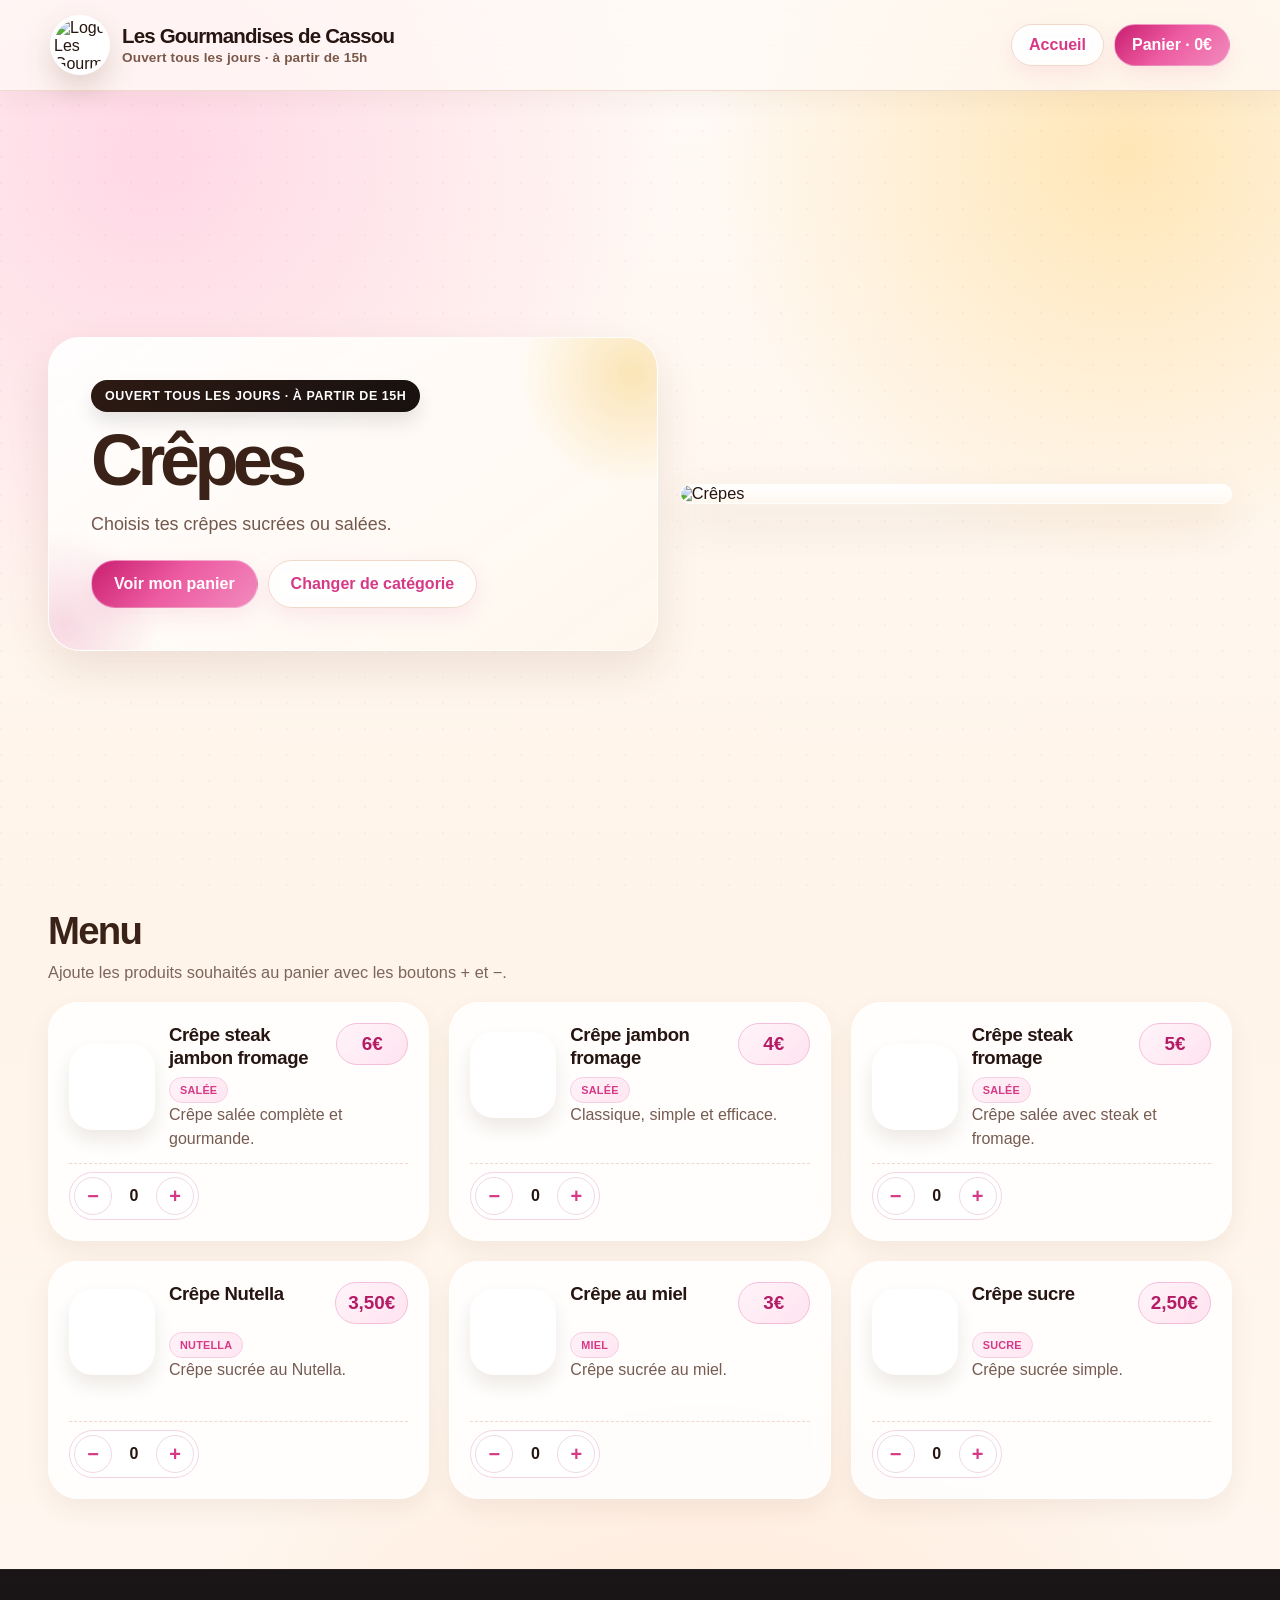
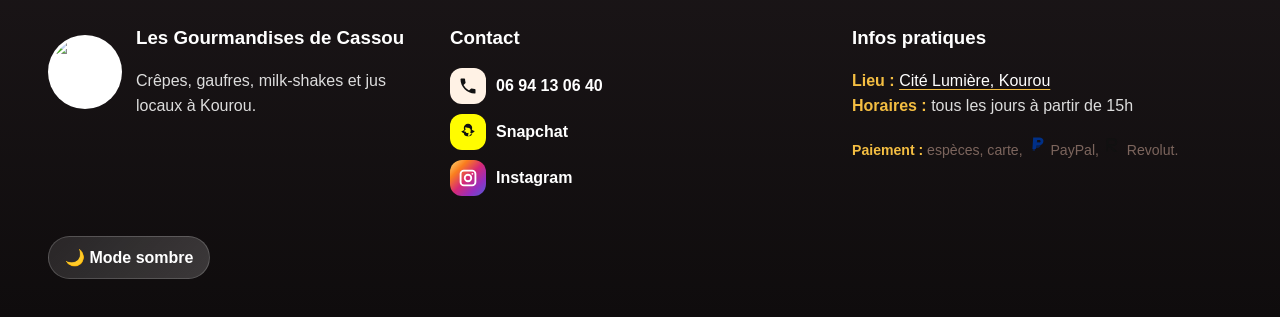
==== commit 153a0130: "Add files via upload" ====
--- a/crepes.html
+++ b/crepes.html
@@ -1,81 +1,94 @@
 <!DOCTYPE html>
+
 <html lang="fr">
 <head>
-  <meta charset="UTF-8" />
-  <meta name="viewport" content="width=device-width, initial-scale=1.0" />
-  <title>Les Gourmandises de Cassou — Crêpes</title>
-  <link rel="stylesheet" href="style.css">
-  <link rel="icon" type="image/jpeg" href="logo-cassou.jpg">
+<meta charset="utf-8"/>
+<meta content="width=device-width, initial-scale=1.0" name="viewport"/>
+<title>Les Gourmandises de Cassou — Crêpes</title>
+<link href="style.css" rel="stylesheet"/>
+<link href="assets/images/logo-cassou.png" rel="icon" type="image/png"/>
 </head>
 <body>
 <header class="header">
-  <div class="header-inner">
-    <a class="logo" href="index.html">
-      <img class="logo-image" src="logo-cassou.jpg" alt="Logo Les Gourmandises de Cassou">
-      <div class="logo-text">
-        <strong>Les Gourmandises de Cassou</strong>
-        <span data-opening>Ouvert tous les jours · à partir de 15h</span>
-      </div>
-    </a>
-    <div class="header-actions">
-      <a class="btn btn-soft" href="index.html">Accueil</a>
-      <a class="btn btn-primary" href="paiement.html" data-cart-total>Panier · 0€</a>
-    </div>
-  </div>
+<div class="header-inner">
+<a class="logo" href="index.html">
+<img alt="Logo Les Gourmandises de Cassou" class="logo-image" src="assets/images/logo-cassou.png"/>
+<div class="logo-text">
+<strong>Les Gourmandises de Cassou</strong>
+<span data-opening="">Ouvert tous les jours · à partir de 15h</span>
+</div>
+</a>
+<div class="header-actions">
+<a class="btn btn-soft" href="index.html">Accueil</a>
+<a class="btn btn-primary" data-cart-total="" href="paiement.html">Panier · 0€</a>
+</div>
+</div>
 </header>
 <main>
-  <div class="container">
-    <section class="hero">
-      <div class="hero-copy">
-        <span class="tag" data-opening>Ouvert tous les jours · à partir de 15h</span>
-        <h1>Crêpes</h1>
-        <p class="lead">Choisis tes crêpes sucrées ou salées.</p>
-        <div class="hero-actions">
-          <a class="btn btn-primary" href="paiement.html">Voir mon panier</a>
-          <a class="btn btn-soft" href="index.html#categories">Changer de catégorie</a>
-        </div>
-      </div>
-      <div class="hero-visual">
-        <img src="crepes.png" alt="Crêpes">
-      </div>
-    </section>
-
-    <section class="section">
-      <div class="section-head">
-        <div>
-          <h2>Menu</h2>
-          <p>Ajoute les produits souhaités au panier avec les boutons + et −.</p>
-        </div>
-      </div>
-      <div class="menu-grid" id="menuGrid" data-category-id="crepes"></div>
-    </section>
-  </div>
+<div class="container">
+<section class="hero">
+<div class="hero-copy">
+<span class="tag" data-opening="">Ouvert tous les jours · à partir de 15h</span>
+<h1>Crêpes</h1>
+<p class="lead">Choisis tes crêpes sucrées ou salées.</p>
+<div class="hero-actions">
+<a class="btn btn-primary" href="paiement.html">Voir mon panier</a>
+<a class="btn btn-soft" href="index.html#categories">Changer de catégorie</a>
+</div>
+</div>
+<div class="hero-visual">
+<img alt="Crêpes" src="assets/images/crepes.png"/>
+</div>
+</section>
+<section class="section">
+<div class="section-head">
+<div>
+<h2>Menu</h2>
+<p>Ajoute les produits souhaités au panier avec les boutons + et −.</p>
+</div>
+</div>
+<div class="menu-grid" data-category-id="crepes" id="menuGrid"></div>
+</section>
+</div>
 </main>
 <footer>
-  <div class="container footer-grid">
-    <div>
-      <div class="footer-brand">
-        <img class="footer-logo" src="logo-cassou.jpg" alt="Logo Les Gourmandises de Cassou">
-        <div>
-          <h3>Les Gourmandises de Cassou</h3>
-          <p>Crêpes, gaufres, milk-shakes et jus locaux à Kourou.</p>
-        </div>
-      </div>
-    </div>
-    <div>
-      <h3>Contact</h3>
-      <p><b>Téléphone :</b> 06 94 13 06 40<br><b>Snap :</b> <a data-snap-link href="#" target="_blank" rel="noopener">ouvrir Snapchat</a></p>
-    </div>
-    <div>
-      <h3>Infos pratiques</h3>
-      <p><b>Lieu :</b> <a data-map-link href="#" target="_blank" rel="noopener"><span data-location>Cité Lumière, Kourou</span></a><br><b>Horaires :</b> tous les jours à partir de 15h</p>
-    </div>
-    <div class="theme-toggle-wrap">
-      <button class="theme-toggle" id="themeToggle" type="button">🌙 Mode sombre</button>
-    </div>
-  </div>
+<div class="container footer-grid">
+<div>
+<div class="footer-brand">
+<img alt="Logo Les Gourmandises de Cassou" class="footer-logo" src="assets/images/logo-cassou.png"/>
+<div>
+<h3>Les Gourmandises de Cassou</h3>
+<p>Crêpes, gaufres, milk-shakes et jus locaux à Kourou.</p>
+</div>
+</div>
+</div>
+<div>
+<h3>Contact</h3>
+<div class="icon-links">
+<a class="icon-link" data-phone-link="" href="tel:+594694130640">
+<span class="icon-badge phone"><svg aria-hidden="true" viewbox="0 0 24 24"><path d="M6.62 10.79a15.46 15.46 0 0 0 6.59 6.59l2.2-2.2a1 1 0 0 1 1-.24c1.12.37 2.33.56 3.59.56a1 1 0 0 1 1 1V20a1 1 0 0 1-1 1C10.85 21 3 13.15 3 3.99A1 1 0 0 1 4 3h3.5a1 1 0 0 1 1 1c0 1.26.19 2.47.56 3.59a1 1 0 0 1-.25 1.01z" fill="currentColor"></path></svg></span>
+<span data-phone-text="">06 94 13 06 40</span>
+</a>
+<a class="icon-link" data-snap-link="" href="#" rel="noopener" target="_blank">
+<span class="icon-badge snapchat"><svg aria-hidden="true" viewbox="0 0 24 24"><path d="M12 2c2.75 0 5 2.22 5 4.96 0 .67-.13 1.31-.38 1.9.39.54.86.97 1.46 1.29.54.29 1.17.46 1.92.52-.11.44-.31.83-.58 1.16-.55.67-1.39 1.14-2.43 1.37.03.16.04.32.04.49 0 .83-.33 1.6-.89 2.18-.8.82-1.93 1.27-3.17 1.27-.32 0-.63-.03-.93-.1-.3.07-.61.1-.93.1-1.24 0-2.37-.45-3.17-1.27A3.13 3.13 0 0 1 7.06 14c0-.17.01-.33.04-.49-1.04-.23-1.88-.7-2.43-1.37-.27-.33-.47-.72-.58-1.16.75-.06 1.38-.23 1.92-.52.6-.32 1.07-.75 1.46-1.29A4.9 4.9 0 0 1 7 6.96C7 4.22 9.25 2 12 2zm0 14.56c.19.1.42.16.67.16.54 0 1.03-.19 1.37-.54.25-.25.39-.58.39-.93v-.18l.44-.05c.93-.11 1.67-.44 2.14-.96-.79-.25-1.47-.68-2.04-1.29l-.31-.33.21-.41c.27-.53.41-1.09.41-1.67 0-1.84-1.5-3.33-3.35-3.33S8.65 5.12 8.65 6.96c0 .58.14 1.14.41 1.67l.21.41-.31.33c-.57.61-1.25 1.04-2.04 1.29.47.52 1.21.85 2.14.96l.44.05v.18c0 .35.14.68.39.93.34.35.83.54 1.37.54.25 0 .48-.06.67-.16l.37-.2.37.2z" fill="currentColor"></path></svg></span>
+<span>Snapchat</span>
+</a>
+<a class="icon-link" data-instagram-link="" href="#" rel="noopener" target="_blank">
+<span class="icon-badge instagram"><svg aria-hidden="true" viewbox="0 0 24 24"><path d="M7 2h10a5 5 0 0 1 5 5v10a5 5 0 0 1-5 5H7a5 5 0 0 1-5-5V7a5 5 0 0 1 5-5m0 2.2A2.8 2.8 0 0 0 4.2 7v10A2.8 2.8 0 0 0 7 19.8h10a2.8 2.8 0 0 0 2.8-2.8V7A2.8 2.8 0 0 0 17 4.2H7m10.25 1.65a1.1 1.1 0 1 1-1.1 1.1 1.1 1.1 0 0 1 1.1-1.1M12 7a5 5 0 1 1-5 5 5 5 0 0 1 5-5m0 2.2A2.8 2.8 0 1 0 14.8 12 2.8 2.8 0 0 0 12 9.2z" fill="currentColor"></path></svg></span>
+<span>Instagram</span>
+</a>
+</div>
+</div>
+<div>
+<h3>Infos pratiques</h3>
+<p><b>Lieu :</b> <a data-map-link="" href="#" rel="noopener" target="_blank"><span data-location="">Cité Lumière, Kourou</span></a><br/><b>Horaires :</b> tous les jours à partir de 15h</p><p class="payment-brand-note"><b>Paiement :</b> espèces, carte, <span class="pay-icon paypal"><svg aria-hidden="true" viewbox="0 0 24 24"><path d="M7.4 3h7.39c2.96 0 4.95 1.53 4.95 4.18 0 3.15-2.31 5.18-5.79 5.18h-2.7l-.69 4.4H6.5L7.4 3zm4.36 6.23h2.11c1.51 0 2.42-.69 2.42-1.81 0-.9-.64-1.41-1.79-1.41h-2.27l-.47 3.22z" fill="currentColor"></path><path d="M9.12 8.18h3.44c2.33 0 3.93 1.18 3.93 3.17 0 2.44-1.82 4.15-4.57 4.15h-1.82L9.54 19H6.72l1.53-10.82h.87z" fill="currentColor" opacity=".55"></path></svg></span> PayPal, <span class="pay-icon revolut"><svg aria-hidden="true" viewbox="0 0 24 24"><path d="M4 6.5A2.5 2.5 0 0 1 6.5 4h5.93A4.57 4.57 0 0 1 17 8.57c0 2.53-2.04 4.57-4.57 4.57H9.1L17.6 20H13l-7.5-7.1V20H4V6.5zm2.2 4.53h6.12a2.36 2.36 0 1 0 0-4.72H6.2v4.72z" fill="currentColor"></path></svg></span> Revolut.</p>
+</div>
+<div class="theme-toggle-wrap">
+<button class="theme-toggle" id="themeToggle" type="button">🌙 Mode sombre</button>
+</div>
+</div>
 </footer>
-<a class="btn btn-primary floating" href="paiement.html" data-cart-total>Panier · 0€</a>
+<a class="btn btn-primary floating" data-cart-total="" href="paiement.html">Panier · 0€</a>
 <script src="config.js"></script>
 <script src="app.js"></script>
 </body>
--- a/style.css
+++ b/style.css
@@ -1055,3 +1055,19 @@
     flex-basis:78px;
   }
 }
+
+
+.icon-links{display:flex;flex-direction:column;gap:10px;margin-top:8px}
+.icon-link{display:inline-flex;align-items:center;gap:10px;color:#fff;text-decoration:none;font-weight:700}
+.icon-link:hover{opacity:.92;text-decoration:none}
+.icon-badge{width:36px;height:36px;display:inline-flex;align-items:center;justify-content:center;border-radius:12px;flex:0 0 36px}
+.icon-badge svg{width:20px;height:20px;display:block}
+.icon-badge.phone{background:#fff2e5;color:#111}
+.icon-badge.snapchat{background:#FFFC00;color:#111}
+.icon-badge.instagram{background:linear-gradient(135deg,#feda75 0%, #fa7e1e 25%, #d62976 50%, #962fbf 75%, #4f5bd5 100%);color:#fff}
+.pay-action{display:inline-flex;align-items:center;gap:10px}
+.pay-icon{width:20px;height:20px;display:inline-flex;align-items:center;justify-content:center}
+.pay-icon svg{width:20px;height:20px;display:block}
+.pay-icon.paypal{color:#003087}
+.pay-icon.revolut{color:#111}
+.payment-brand-note{margin-top:8px;font-size:.88rem;color:var(--muted)}
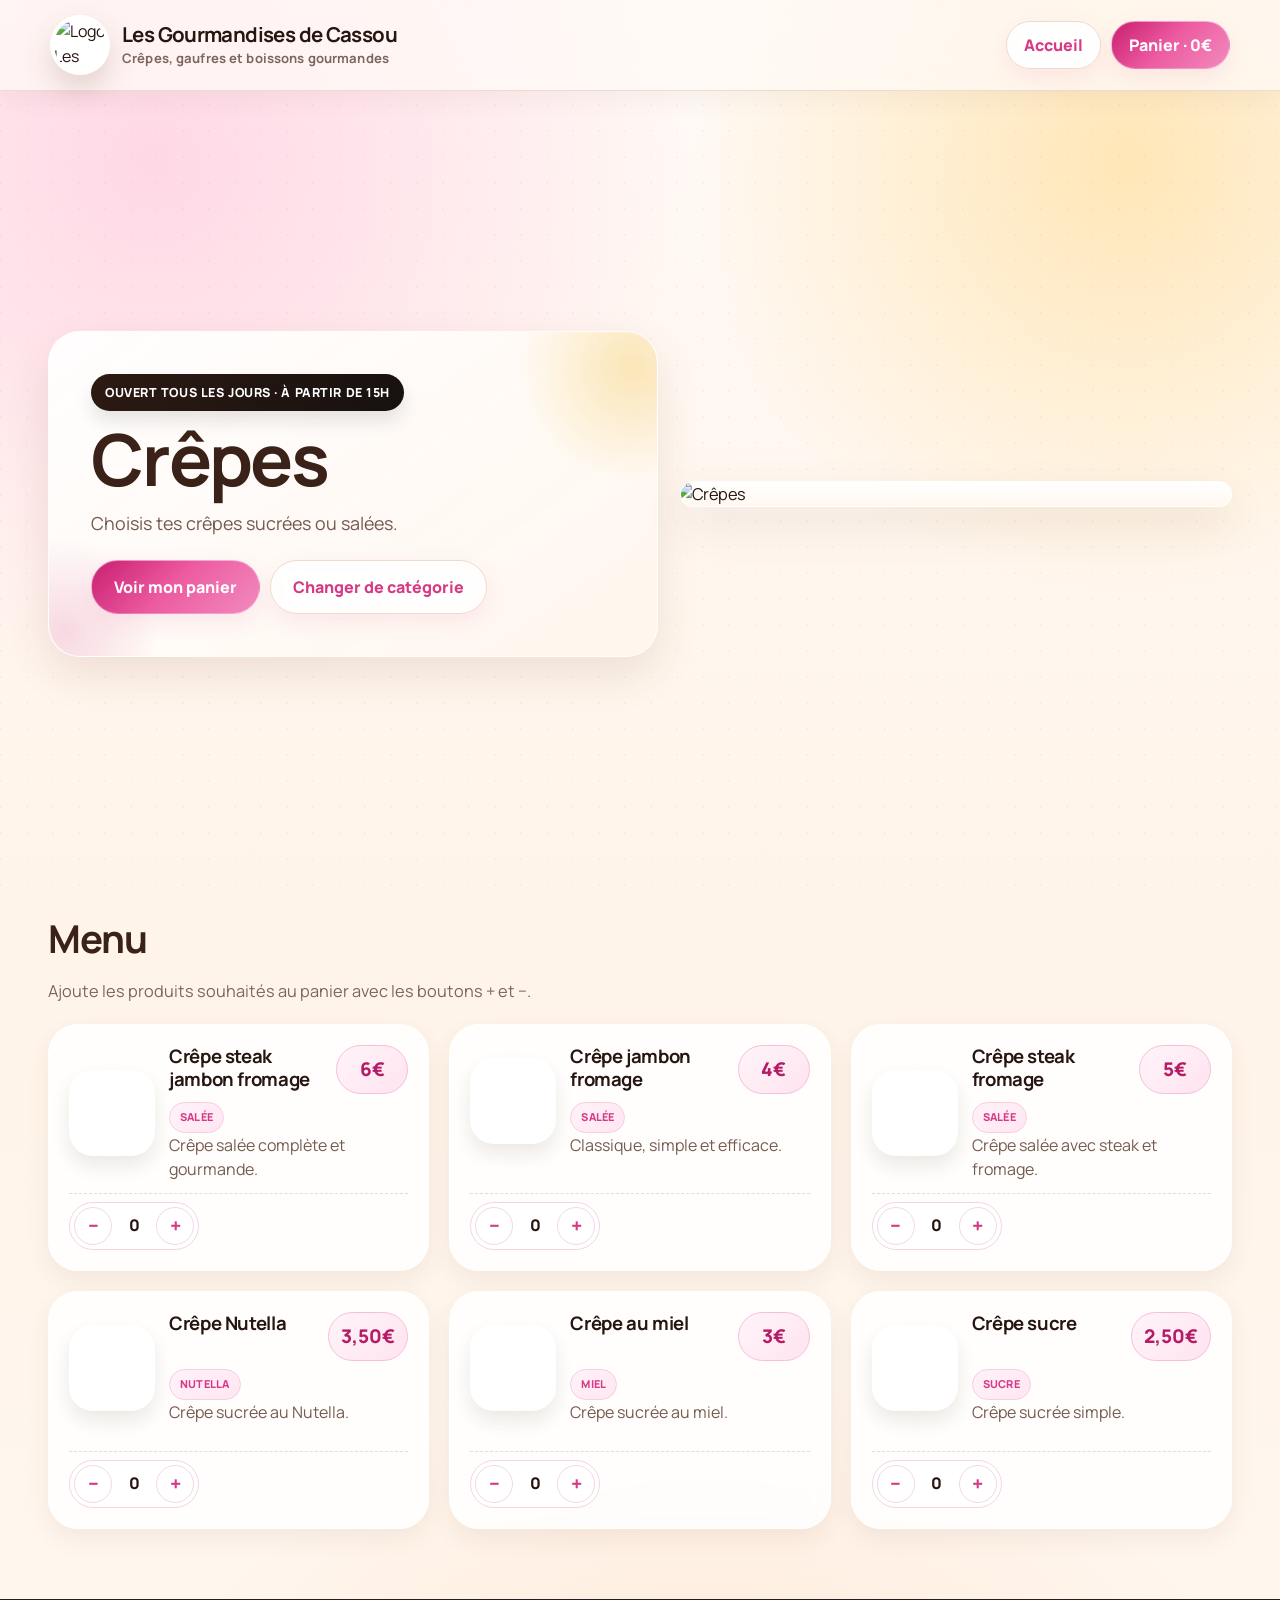
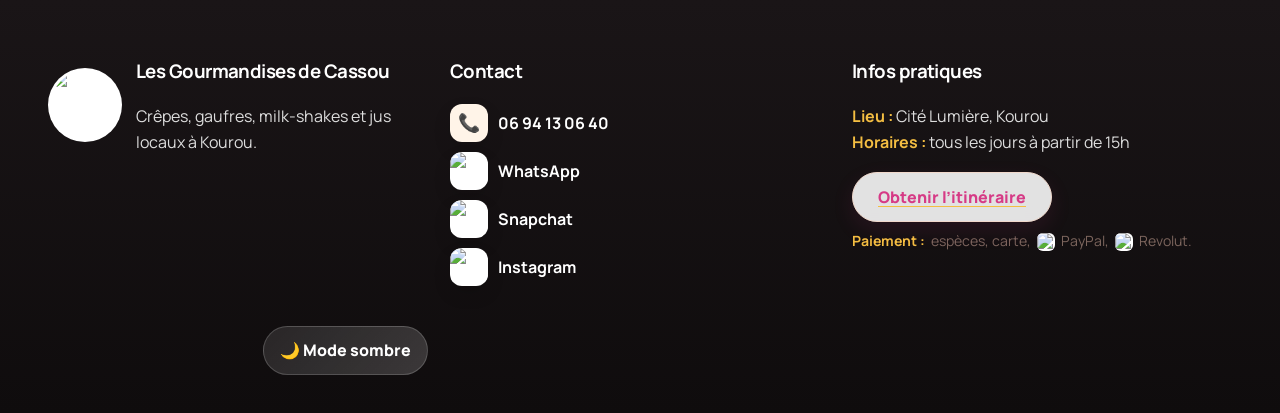
==== commit 39ca9bbd: "Add files via upload" ====
--- a/crepes.html
+++ b/crepes.html
@@ -6,16 +6,20 @@
 <meta content="width=device-width, initial-scale=1.0" name="viewport"/>
 <title>Les Gourmandises de Cassou — Crêpes</title>
 <link href="style.css" rel="stylesheet"/>
-<link href="assets/images/logo-cassou.png" rel="icon" type="image/png"/>
+<link crossorigin="" href="https://fonts.gstatic.com" rel="preconnect"/>
+<link href="https://fonts.googleapis.com" rel="preconnect"/>
+<link href="https://fonts.googleapis.com/css2?family=Manrope:wght@400;500;600;700;800&amp;display=swap" rel="stylesheet"/>
+
+<link href="assets/images/logo-cassou.webp" rel="icon" type="image/webp"/>
 </head>
 <body>
 <header class="header">
 <div class="header-inner">
 <a class="logo" href="index.html">
-<img alt="Logo Les Gourmandises de Cassou" class="logo-image" src="assets/images/logo-cassou.png"/>
+<img alt="Logo Les Gourmandises de Cassou" class="logo-image" decoding="async" fetchpriority="high" loading="eager" src="assets/images/logo-cassou.webp"/>
 <div class="logo-text">
 <strong>Les Gourmandises de Cassou</strong>
-<span data-opening="">Ouvert tous les jours · à partir de 15h</span>
+<span>Crêpes, gaufres et boissons gourmandes</span>
 </div>
 </a>
 <div class="header-actions">
@@ -37,7 +41,7 @@
 </div>
 </div>
 <div class="hero-visual">
-<img alt="Crêpes" src="assets/images/crepes.png"/>
+<img alt="Crêpes" decoding="async" loading="eager" src="assets/images/crepes.webp"/>
 </div>
 </section>
 <section class="section">
@@ -55,7 +59,7 @@
 <div class="container footer-grid">
 <div>
 <div class="footer-brand">
-<img alt="Logo Les Gourmandises de Cassou" class="footer-logo" src="assets/images/logo-cassou.png"/>
+<img alt="Logo Les Gourmandises de Cassou" class="footer-logo" decoding="async" loading="lazy" src="assets/images/logo-cassou.webp"/>
 <div>
 <h3>Les Gourmandises de Cassou</h3>
 <p>Crêpes, gaufres, milk-shakes et jus locaux à Kourou.</p>
@@ -64,24 +68,32 @@
 </div>
 <div>
 <h3>Contact</h3>
-<div class="icon-links">
-<a class="icon-link" data-phone-link="" href="tel:+594694130640">
-<span class="icon-badge phone"><svg aria-hidden="true" viewbox="0 0 24 24"><path d="M6.62 10.79a15.46 15.46 0 0 0 6.59 6.59l2.2-2.2a1 1 0 0 1 1-.24c1.12.37 2.33.56 3.59.56a1 1 0 0 1 1 1V20a1 1 0 0 1-1 1C10.85 21 3 13.15 3 3.99A1 1 0 0 1 4 3h3.5a1 1 0 0 1 1 1c0 1.26.19 2.47.56 3.59a1 1 0 0 1-.25 1.01z" fill="currentColor"></path></svg></span>
+<div class="icon-links brand-links">
+<a class="icon-link brand-link" data-phone-link="" href="tel:+594694130640">
+<span class="brand-icon phone-chip">📞</span>
 <span data-phone-text="">06 94 13 06 40</span>
 </a>
-<a class="icon-link" data-snap-link="" href="#" rel="noopener" target="_blank">
-<span class="icon-badge snapchat"><svg aria-hidden="true" viewbox="0 0 24 24"><path d="M12 2c2.75 0 5 2.22 5 4.96 0 .67-.13 1.31-.38 1.9.39.54.86.97 1.46 1.29.54.29 1.17.46 1.92.52-.11.44-.31.83-.58 1.16-.55.67-1.39 1.14-2.43 1.37.03.16.04.32.04.49 0 .83-.33 1.6-.89 2.18-.8.82-1.93 1.27-3.17 1.27-.32 0-.63-.03-.93-.1-.3.07-.61.1-.93.1-1.24 0-2.37-.45-3.17-1.27A3.13 3.13 0 0 1 7.06 14c0-.17.01-.33.04-.49-1.04-.23-1.88-.7-2.43-1.37-.27-.33-.47-.72-.58-1.16.75-.06 1.38-.23 1.92-.52.6-.32 1.07-.75 1.46-1.29A4.9 4.9 0 0 1 7 6.96C7 4.22 9.25 2 12 2zm0 14.56c.19.1.42.16.67.16.54 0 1.03-.19 1.37-.54.25-.25.39-.58.39-.93v-.18l.44-.05c.93-.11 1.67-.44 2.14-.96-.79-.25-1.47-.68-2.04-1.29l-.31-.33.21-.41c.27-.53.41-1.09.41-1.67 0-1.84-1.5-3.33-3.35-3.33S8.65 5.12 8.65 6.96c0 .58.14 1.14.41 1.67l.21.41-.31.33c-.57.61-1.25 1.04-2.04 1.29.47.52 1.21.85 2.14.96l.44.05v.18c0 .35.14.68.39.93.34.35.83.54 1.37.54.25 0 .48-.06.67-.16l.37-.2.37.2z" fill="currentColor"></path></svg></span>
+<a class="icon-link brand-link" data-whatsapp-link="" href="#" rel="noopener" target="_blank">
+<span class="brand-icon"><img alt="WhatsApp" decoding="async" loading="lazy" src="assets/images/icon-whatsapp.webp"/></span>
+<span>WhatsApp</span>
+</a>
+<a class="icon-link brand-link" data-snap-link="" href="#" rel="noopener" target="_blank">
+<span class="brand-icon"><img alt="Snapchat" decoding="async" loading="lazy" src="assets/images/icon-snapchat.webp"/></span>
 <span>Snapchat</span>
 </a>
-<a class="icon-link" data-instagram-link="" href="#" rel="noopener" target="_blank">
-<span class="icon-badge instagram"><svg aria-hidden="true" viewbox="0 0 24 24"><path d="M7 2h10a5 5 0 0 1 5 5v10a5 5 0 0 1-5 5H7a5 5 0 0 1-5-5V7a5 5 0 0 1 5-5m0 2.2A2.8 2.8 0 0 0 4.2 7v10A2.8 2.8 0 0 0 7 19.8h10a2.8 2.8 0 0 0 2.8-2.8V7A2.8 2.8 0 0 0 17 4.2H7m10.25 1.65a1.1 1.1 0 1 1-1.1 1.1 1.1 1.1 0 0 1 1.1-1.1M12 7a5 5 0 1 1-5 5 5 5 0 0 1 5-5m0 2.2A2.8 2.8 0 1 0 14.8 12 2.8 2.8 0 0 0 12 9.2z" fill="currentColor"></path></svg></span>
+<a class="icon-link brand-link" data-instagram-link="" href="#" rel="noopener" target="_blank">
+<span class="brand-icon"><img alt="Instagram" decoding="async" loading="lazy" src="assets/images/icon-instagram.webp"/></span>
 <span>Instagram</span>
 </a>
 </div>
 </div>
 <div>
 <h3>Infos pratiques</h3>
-<p><b>Lieu :</b> <a data-map-link="" href="#" rel="noopener" target="_blank"><span data-location="">Cité Lumière, Kourou</span></a><br/><b>Horaires :</b> tous les jours à partir de 15h</p><p class="payment-brand-note"><b>Paiement :</b> espèces, carte, <span class="pay-icon paypal"><svg aria-hidden="true" viewbox="0 0 24 24"><path d="M7.4 3h7.39c2.96 0 4.95 1.53 4.95 4.18 0 3.15-2.31 5.18-5.79 5.18h-2.7l-.69 4.4H6.5L7.4 3zm4.36 6.23h2.11c1.51 0 2.42-.69 2.42-1.81 0-.9-.64-1.41-1.79-1.41h-2.27l-.47 3.22z" fill="currentColor"></path><path d="M9.12 8.18h3.44c2.33 0 3.93 1.18 3.93 3.17 0 2.44-1.82 4.15-4.57 4.15h-1.82L9.54 19H6.72l1.53-10.82h.87z" fill="currentColor" opacity=".55"></path></svg></span> PayPal, <span class="pay-icon revolut"><svg aria-hidden="true" viewbox="0 0 24 24"><path d="M4 6.5A2.5 2.5 0 0 1 6.5 4h5.93A4.57 4.57 0 0 1 17 8.57c0 2.53-2.04 4.57-4.57 4.57H9.1L17.6 20H13l-7.5-7.1V20H4V6.5zm2.2 4.53h6.12a2.36 2.36 0 1 0 0-4.72H6.2v4.72z" fill="currentColor"></path></svg></span> Revolut.</p>
+<p><b>Lieu :</b> <span data-location="">Cité Lumière, Kourou</span><br/><b>Horaires :</b> tous les jours à partir de 15h</p>
+<div class="footer-quick-actions">
+<a class="btn btn-soft btn-route" data-route-link="" href="#">Obtenir l’itinéraire</a>
+</div>
+<p class="payment-brand-note"><b>Paiement :</b> espèces, carte, <span class="pay-brand-inline"><img alt="PayPal" decoding="async" loading="lazy" src="assets/images/icon-paypal.webp"/></span> PayPal, <span class="pay-brand-inline"><img alt="Revolut" decoding="async" loading="lazy" src="assets/images/icon-revolut.webp"/></span> Revolut.</p>
 </div>
 <div class="theme-toggle-wrap">
 <button class="theme-toggle" id="themeToggle" type="button">🌙 Mode sombre</button>
--- a/style.css
+++ b/style.css
@@ -1,3 +1,4 @@
+@import url("https://fonts.googleapis.com/css2?family=Manrope:wght@400;500;600;700;800&display=swap");
 :root{
   --bg:#fff7ef;
   --card:#ffffff;
@@ -1071,3 +1072,71 @@
 .pay-icon.paypal{color:#003087}
 .pay-icon.revolut{color:#111}
 .payment-brand-note{margin-top:8px;font-size:.88rem;color:var(--muted)}
+
+
+/* ===== V17 — expérience client, contacts de marque, carte et responsive ===== */
+body{font-family:"Manrope",system-ui,-apple-system,BlinkMacSystemFont,"Segoe UI",sans-serif;line-height:1.55}
+h1,h2,h3,.logo-text strong{letter-spacing:-0.03em}
+.logo-text{gap:2px}
+.logo-text span{font-weight:700;font-size:.82rem;color:var(--muted)}
+.header-actions .btn{white-space:nowrap}
+.home-logo-card{display:flex;align-items:center;gap:14px;background:linear-gradient(180deg,#fff 0%,#fffaf5 100%);padding:14px 16px;border:1px solid var(--border);border-radius:22px;box-shadow:var(--shadow-soft)}
+.home-logo-card img{width:62px;height:62px;border-radius:50%;object-fit:cover;border:3px solid #fff;box-shadow:0 10px 22px rgba(83,45,19,.10)}
+.home-logo-card strong{font-size:1rem}
+.home-logo-card span{color:var(--muted);font-size:.93rem;font-weight:600}
+.hero-info{display:flex;flex-wrap:wrap;gap:12px}
+.info-chip-link{color:inherit}
+.info-chip-link:hover{text-decoration:none;transform:translateY(-1px)}
+.quick-cards{display:grid;grid-template-columns:minmax(0,1fr);gap:18px}
+.quick-card{padding:24px}
+.category-grid .category-card:last-child{grid-column:span 2}
+.map-section{padding-top:14px}
+.map-layout{display:grid;grid-template-columns:1.2fr .8fr;gap:22px;align-items:stretch}
+.map-card,.map-info-card{border-radius:28px;overflow:hidden;box-shadow:var(--shadow)}
+.map-card{background:#fff;border:1px solid var(--border);min-height:360px}
+.map-frame{width:100%;height:100%;min-height:360px;border:0;display:block}
+.map-info-card{display:flex;flex-direction:column;justify-content:center;padding:26px;background:linear-gradient(180deg,#fff 0%,#fff8f2 100%)}
+.map-info-card h3{margin:10px 0 8px;font-size:1.55rem}
+.map-actions{display:flex;flex-wrap:wrap;gap:12px;margin-top:18px}
+.tag.small{display:inline-flex;align-self:flex-start;padding:8px 12px;font-size:.86rem}
+.brand-links{display:flex;flex-direction:column;gap:10px}
+.brand-link{display:flex;align-items:center;gap:10px;font-weight:700;color:#fff}
+.brand-icon{width:38px;height:38px;border-radius:12px;background:#fff;display:inline-flex;align-items:center;justify-content:center;overflow:hidden;box-shadow:0 8px 18px rgba(0,0,0,.12);flex:0 0 38px}
+.brand-icon img{width:100%;height:100%;object-fit:cover;display:block}
+.phone-chip{font-size:18px;background:#fff4e8}
+.footer-quick-actions{display:flex;flex-wrap:wrap;gap:10px;margin:14px 0 8px}
+.btn-route{min-width:200px}
+.btn-icon{width:22px;height:22px;display:inline-flex;align-items:center;justify-content:center;overflow:hidden;border-radius:8px;background:#fff;flex:0 0 22px}
+.btn-icon img{width:100%;height:100%;object-fit:cover;display:block}
+.btn-brand{gap:10px}
+.payment-brand-note{display:flex;flex-wrap:wrap;gap:6px;align-items:center}
+.pay-brand-inline{width:18px;height:18px;border-radius:6px;overflow:hidden;display:inline-flex;align-items:center;justify-content:center;background:#fff;vertical-align:middle}
+.pay-brand-inline img{width:100%;height:100%;object-fit:cover;display:block}
+footer .footer-grid{align-items:start}
+footer .theme-toggle-wrap{justify-self:end;align-self:center}
+body.dark-mode .brand-icon,body.dark-mode .btn-icon,body.dark-mode .pay-brand-inline{background:#fff}
+body.dark-mode .home-logo-card,body.dark-mode .map-card,body.dark-mode .map-info-card{background:linear-gradient(180deg,#1d1614 0%,#251c19 100%)}
+@media(max-width:1050px){
+  .category-grid .category-card:last-child{grid-column:auto}
+  .map-layout{grid-template-columns:1fr}
+}
+@media(max-width:900px){
+  .header-inner{padding:12px 16px;flex-wrap:wrap}
+  .header-actions{width:100%;justify-content:flex-end}
+}
+@media(max-width:700px){
+  .hero-copy,.hero-visual,.card,.panel,.map-card,.map-info-card{border-radius:24px}
+  .home-logo-card{padding:12px 14px}
+  .map-frame{min-height:300px}
+}
+@media(max-width:650px){
+  .header-inner{gap:10px}
+  .logo{width:100%}
+  .header-actions{justify-content:space-between;width:100%}
+  .header-actions .btn{flex:1}
+  .hero{padding-top:24px}
+  h1{max-width:none;font-size:2.1rem}
+  .hero-info{display:grid;grid-template-columns:1fr;gap:10px}
+  .map-actions .btn,.btn-route{width:100%}
+  footer .theme-toggle-wrap{justify-self:stretch}
+}
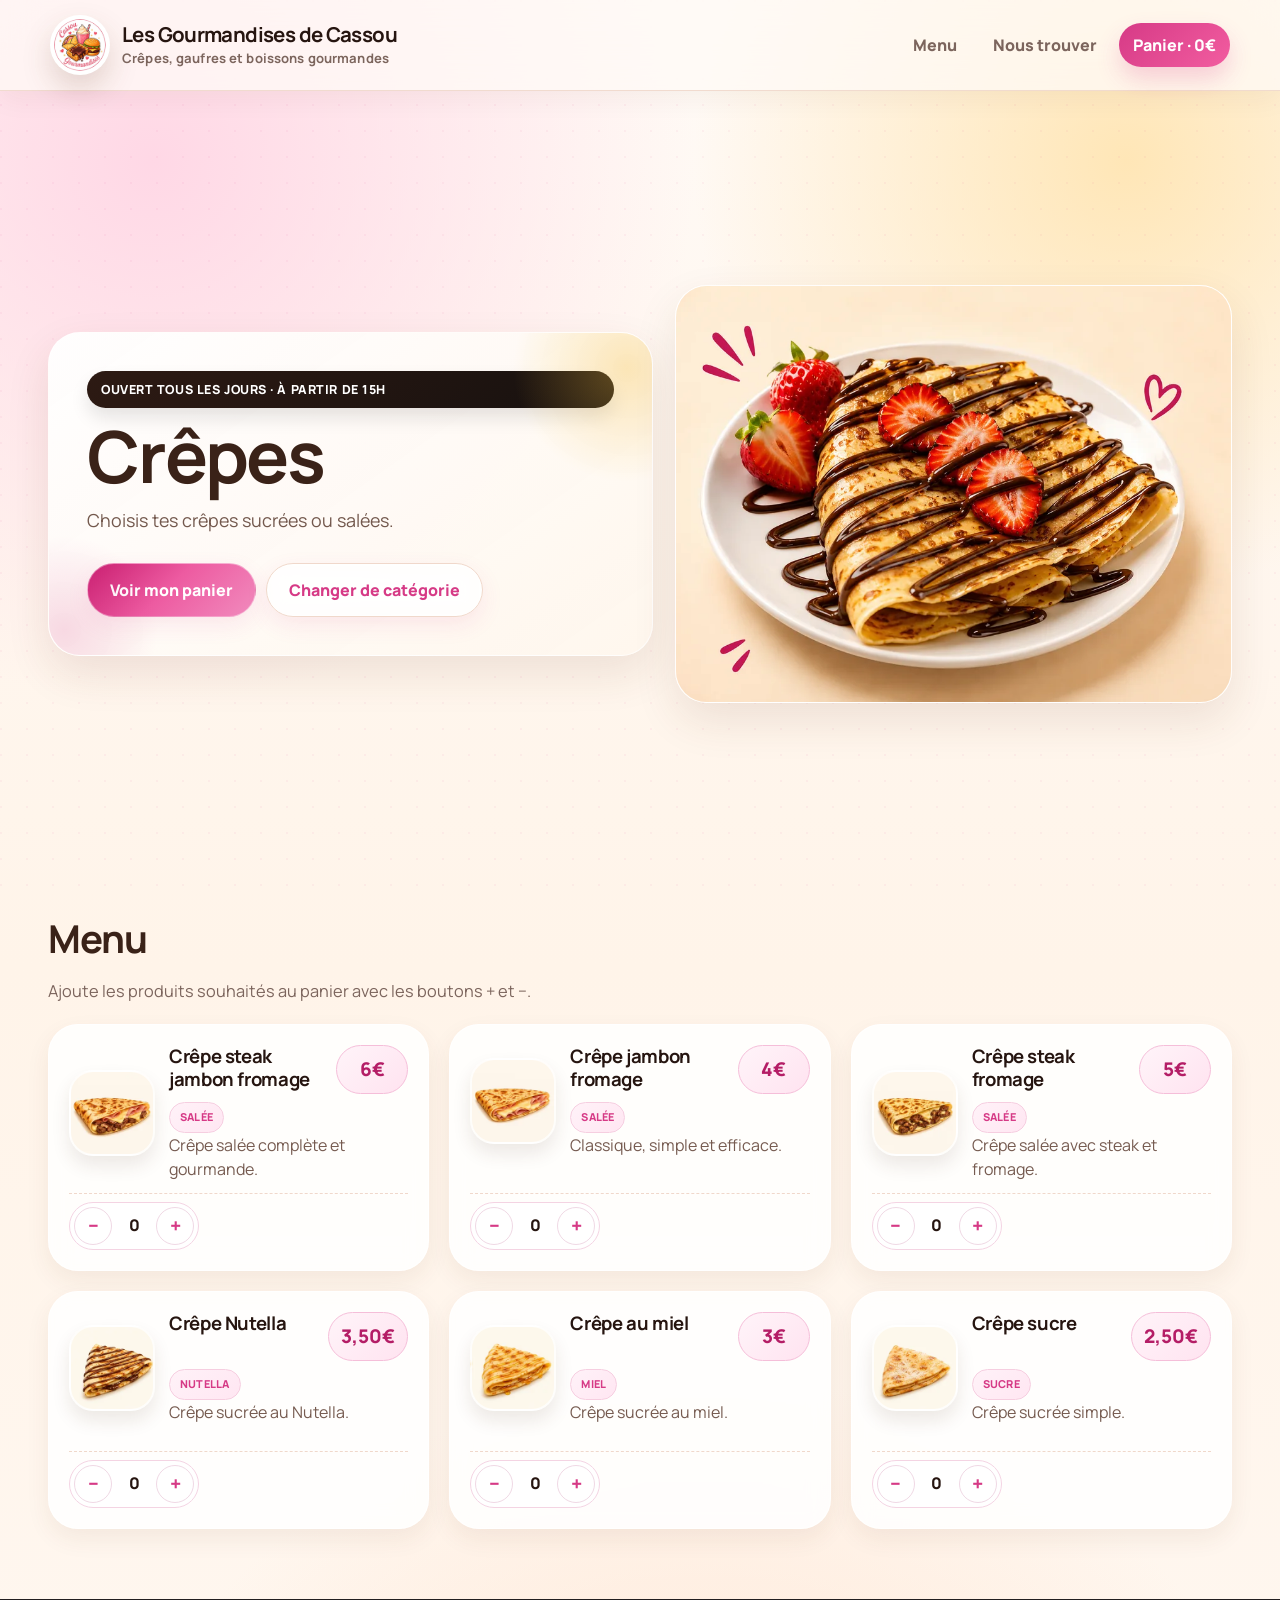
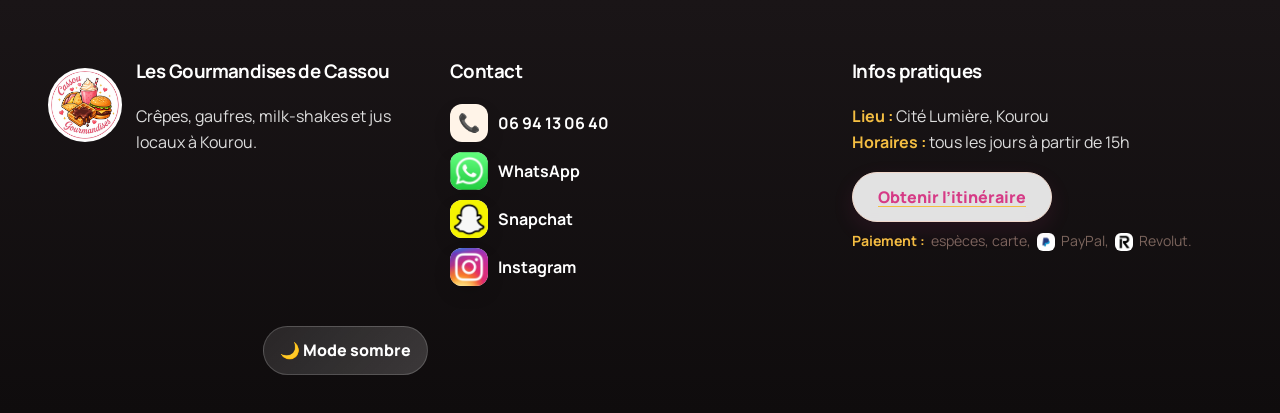
==== commit ed446b68: "Add files via upload" ====
--- a/crepes.html
+++ b/crepes.html
@@ -9,7 +9,6 @@
 <link crossorigin="" href="https://fonts.gstatic.com" rel="preconnect"/>
 <link href="https://fonts.googleapis.com" rel="preconnect"/>
 <link href="https://fonts.googleapis.com/css2?family=Manrope:wght@400;500;600;700;800&amp;display=swap" rel="stylesheet"/>
-
 <link href="assets/images/logo-cassou.webp" rel="icon" type="image/webp"/>
 </head>
 <body>
@@ -22,10 +21,11 @@
 <span>Crêpes, gaufres et boissons gourmandes</span>
 </div>
 </a>
-<div class="header-actions">
-<a class="btn btn-soft" href="index.html">Accueil</a>
-<a class="btn btn-primary" data-cart-total="" href="paiement.html">Panier · 0€</a>
-</div>
+<nav aria-label="Navigation principale" class="desktop-nav">
+<a href="index.html#categories">Menu</a>
+<a href="index.html#nous-trouver">Nous trouver</a>
+<a data-cart-total="" href="paiement.html">Panier · 0€</a>
+</nav>
 </div>
 </header>
 <main>
@@ -101,7 +101,24 @@
 </div>
 </footer>
 <a class="btn btn-primary floating" data-cart-total="" href="paiement.html">Panier · 0€</a>
-<script src="config.js"></script>
+<nav aria-label="Navigation mobile" class="mobile-tabs">
+<a class="mobile-tab" href="index.html">
+<span class="mobile-tab-icon">🏠</span>
+<span>Accueil</span>
+</a>
+<a class="mobile-tab" href="index.html#categories">
+<span class="mobile-tab-icon">🍽️</span>
+<span>Menu</span>
+</a>
+<a class="mobile-tab" data-cart-total="" href="paiement.html">
+<span class="mobile-tab-icon">🛒</span>
+<span>Panier · 0€</span>
+</a>
+<a class="mobile-tab" href="index.html#nous-trouver">
+<span class="mobile-tab-icon">📍</span>
+<span>Carte</span>
+</a>
+</nav><script src="config.js"></script>
 <script src="app.js"></script>
 </body>
 </html>
--- a/style.css
+++ b/style.css
@@ -1140,3 +1140,242 @@
   .map-actions .btn,.btn-route{width:100%}
   footer .theme-toggle-wrap{justify-self:stretch}
 }
+
+
+/* ===== V18 — mobile premium et navigation responsive ===== */
+.desktop-nav{
+  display:flex;
+  align-items:center;
+  gap:8px;
+  margin-left:auto;
+}
+.desktop-nav a{
+  padding:10px 14px;
+  border-radius:999px;
+  font-weight:800;
+  color:var(--muted);
+  transition:.18s ease;
+}
+.desktop-nav a:hover{
+  background:#fff;
+  color:var(--pink);
+  transform:translateY(-1px);
+}
+.desktop-nav a[data-cart-total]{
+  background:linear-gradient(135deg, var(--pink) 0%, #f25da0 100%);
+  color:#fff;
+  box-shadow:0 12px 24px rgba(214,40,125,.20);
+}
+body.dark-mode .desktop-nav a:hover{
+  background:#20171b;
+}
+.mobile-tabs{
+  display:none;
+}
+@media(max-width:760px){
+  body{
+    padding-bottom:86px;
+  }
+  .header{
+    transition:transform .28s ease, opacity .22s ease, background .22s ease, box-shadow .22s ease;
+  }
+  body.mobile-scrolled .header{
+    transform:translateY(-105%);
+    opacity:0;
+    pointer-events:none;
+  }
+  .desktop-nav{
+    display:none;
+  }
+  .header-inner{
+    flex-wrap:nowrap;
+    padding:10px 14px;
+  }
+  .logo{
+    min-width:0;
+  }
+  .logo-image{
+    width:46px;
+    height:46px;
+    flex:0 0 46px;
+  }
+  .logo-text strong{
+    font-size:1rem;
+    white-space:nowrap;
+    overflow:hidden;
+    text-overflow:ellipsis;
+    max-width:230px;
+  }
+  .logo-text span{
+    font-size:.76rem;
+    white-space:nowrap;
+    overflow:hidden;
+    text-overflow:ellipsis;
+    max-width:230px;
+  }
+  .mobile-tabs{
+    position:fixed;
+    left:12px;
+    right:12px;
+    bottom:12px;
+    z-index:120;
+    display:grid;
+    grid-template-columns:repeat(4,1fr);
+    gap:6px;
+    padding:8px;
+    border-radius:24px;
+    background:rgba(255,255,255,.86);
+    border:1px solid rgba(240,216,203,.92);
+    box-shadow:0 18px 46px rgba(75,39,18,.20);
+    backdrop-filter:blur(18px);
+    -webkit-backdrop-filter:blur(18px);
+  }
+  .mobile-tab{
+    min-width:0;
+    display:flex;
+    flex-direction:column;
+    align-items:center;
+    justify-content:center;
+    gap:3px;
+    min-height:54px;
+    border-radius:18px;
+    color:var(--muted);
+    font-size:.72rem;
+    font-weight:850;
+    line-height:1.1;
+    transition:.18s ease;
+  }
+  .mobile-tab-icon{
+    font-size:1.12rem;
+    line-height:1;
+  }
+  .mobile-tab.is-active,
+  .mobile-tab:hover{
+    background:linear-gradient(135deg, var(--pink) 0%, #f25da0 100%);
+    color:#fff;
+    box-shadow:0 10px 22px rgba(214,58,134,.18);
+  }
+  .floating{
+    display:none !important;
+  }
+  .hero{
+    padding-top:22px;
+    gap:16px;
+  }
+  .hero-copy{
+    padding:24px;
+  }
+  .hero-actions .btn{
+    width:100%;
+  }
+  .category-card{
+    border-radius:26px;
+  }
+  .category-card img{
+    height:190px;
+  }
+  .category-card .content{
+    padding:16px;
+  }
+  .menu-grid{
+    gap:14px;
+  }
+  .item{
+    min-height:auto;
+    padding:16px;
+  }
+  .cart-layout{
+    gap:14px;
+  }
+  .pay-buttons .btn,
+  #whatsappBtn{
+    min-height:52px;
+  }
+  .line-actions button{
+    min-height:38px;
+  }
+  footer{
+    padding-bottom:112px;
+  }
+}
+@media(min-width:761px) and (max-width:1100px){
+  .desktop-nav a{
+    padding:9px 11px;
+    font-size:.92rem;
+  }
+  .logo-text strong{
+    font-size:1.05rem;
+  }
+}
+
+
+/* ===== V19 — accueil simplifié ===== */
+.hero-copy{
+  display:flex;
+  flex-direction:column;
+}
+.hero-copy .lead{
+  margin-bottom:6px;
+}
+.hero-info{
+  margin-top:18px;
+}
+.hero-info .info-chip{
+  min-height:58px;
+  display:flex;
+  align-items:center;
+  font-size:.95rem;
+}
+@media(min-width:951px){
+  .hero{
+    grid-template-columns:1fr .92fr;
+  }
+  .hero-copy{
+    padding:38px;
+  }
+}
+@media(max-width:760px){
+  .hero{
+    padding-top:18px;
+  }
+  .hero-copy{
+    padding:26px 24px;
+  }
+  .hero-copy .tag{
+    width:fit-content;
+    margin-bottom:14px;
+    font-size:.72rem;
+    letter-spacing:.02em;
+  }
+  .hero-copy h1{
+    font-size:clamp(2.35rem, 12vw, 3.75rem);
+    line-height:.94;
+    margin-bottom:14px;
+  }
+  .hero-copy .lead{
+    font-size:.98rem;
+    line-height:1.62;
+    margin-top:0;
+  }
+  .hero-info{
+    margin-top:18px;
+    gap:9px;
+  }
+  .hero-info .info-chip{
+    min-height:52px;
+    padding:13px 14px;
+    border-radius:16px;
+    font-size:.9rem;
+  }
+  #categories{
+    padding-top:18px;
+  }
+}
+@media(max-width:430px){
+  .hero-copy h1{
+    font-size:3rem;
+  }
+  .hero-info .info-chip{
+    width:100%;
+  }
+}
